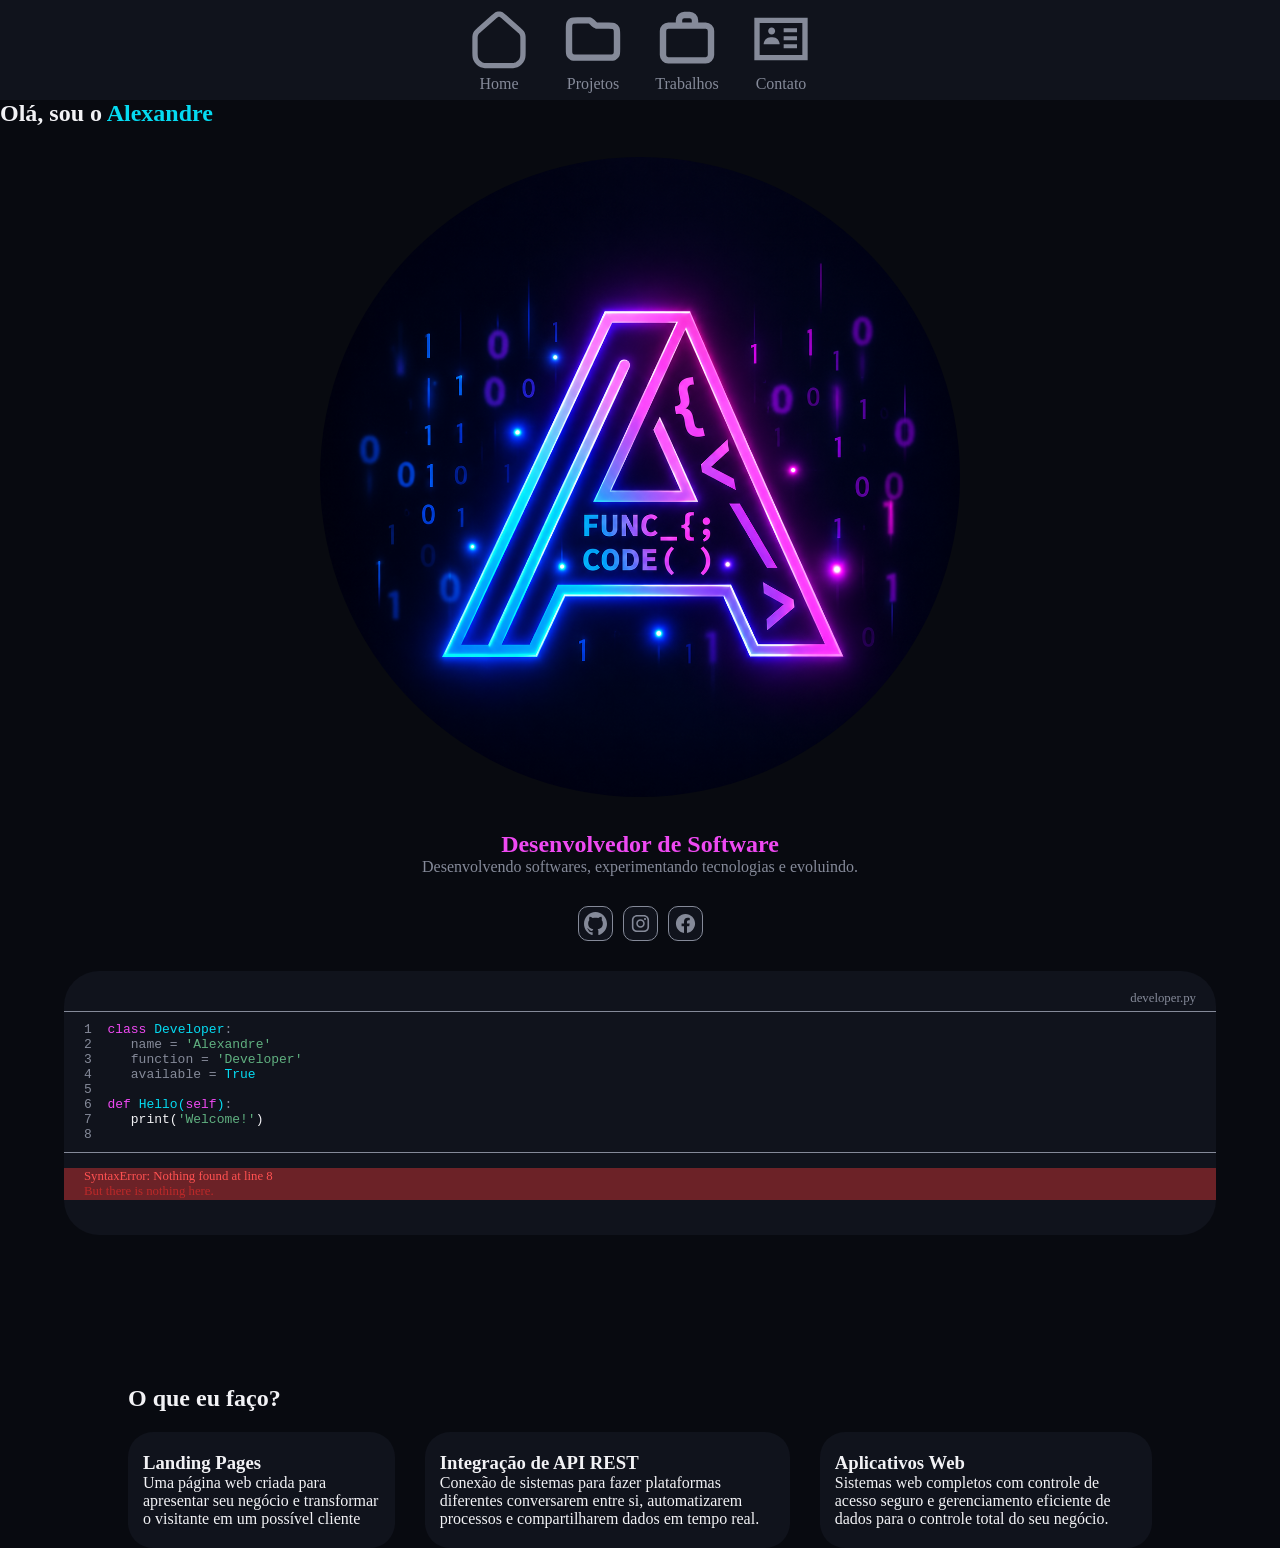
==== index.html @ ab589cd4 "feat: main page" ====
<!DOCTYPE html>
<html lang="pt-br">
<head>
  <meta charset="UTF-8">
  <meta name="viewport" content="width=device-width, initial-scale=1.0">
  <title>Home</title>
  <link rel="shortcut icon" href="./images/icons/logo.png" type="image/x-icon">
  <link rel="stylesheet" href="style/style.css">
  <link rel="stylesheet" href="style/classes.css">
  <link rel="stylesheet" href="./style/components.css">
  <link rel="stylesheet" href="/style/pages/index.css">
</head>
<body>
  <header>
    <nav>
    <a href="./index.html" class="btn">
      <div>
        <img src="./images/icons/home.svg" alt="Botão Home">
      </div>
      <div>
        Home
      </div>
    </a>
    <a href="./pages/projetos.html" class="btn">
      <div>
        <img src="./images/icons/folder.svg" alt="Botão Projetos">
      </div>
      <div>
        Projetos
      </div>
    </a>
    <a href="./pages/trabalhos.html" class="btn">
      <div>
        <img src="./images/icons/work.svg" alt="Botão trabalho">
      </div>
      <div>
        Trabalhos
      </div>
    </a>
    <a href="./pages/contato.html" class="btn">
      <div>
        <img src="./images/icons/contact.svg" alt="Botão Contato">
      </div>
      <div>
        Contato
      </div>
    </a>
  </nav>
  </header>
  <main>
    <section id="introduction">
      <div>
        <h1 class="text-center-sm">
          Olá, sou o <span class="text-secondary">Alexandre</span>
        </h1>
        <div id="logotipo">
          <img src="./images/logo.png" alt="Logotipo">
        </div>
        <div id="introduction-texts">
          <h2 class="text-primary">
            Desenvolvedor de Software
          </h2>
          <p class="text-muted">Desenvolvendo softwares, experimentando tecnologias e evoluindo.</p>
        </div>
      </div>
      <div id="social-medias">
        <a href="" class="btn"><img src="./images/icons/github.svg" alt="Github"></a>
        <a href="" class="btn"><img src="./images/icons/instagram.svg" alt="Instagram"></a>
        <a href="" class="btn"><img src="./images/icons/facebook.svg" alt="Facebook"></a>
      </div>
    
      <div id="code-block">
        <div class="rounded">
          <p>developer.py</p>
          <div>
        <pre><code>1  <span class="text-primary">class</span> <span class="text-secondary">Developer</span>:
2     name = <span class="text-string">&apos;Alexandre&apos;</span>
3     function = <span class="text-string">&apos;Developer&apos;</span>
4     available = <span class="text-secondary">True</span>
5
6  <span class="text-primary">def</span> <span class="text-secondary">Hello(<span class="text-primary">self</span>)</span>:
7     <span class="text-text">print(<span class="text-string">&apos;Welcome!&apos;</span>)</span>
8
</code></pre> 
          </div>
          <div>
            <p>SyntaxError: Nothing found at line 8</p>
            <p>But there is nothing here.</p>
          </div>
        </div>
      </div>
    </section>
    <section id="my-function">
      <h2>O que eu faço?</h2>

      <div>
        <article>
          <h3>Landing Pages</h3>
          <p>Uma página web criada para apresentar seu negócio e transformar o visitante em um possível cliente</p>
        </article>
        <article>
          <h3>Integração de API REST</h3>
          <p>Conexão de sistemas para fazer plataformas diferentes conversarem entre si, automatizarem processos e compartilharem dados em tempo real.</p>
        </article>
        <article>
          <h3>Aplicativos Web</h3>
          <p>Sistemas web completos com controle de acesso seguro e gerenciamento eficiente de dados para o controle total do seu negócio.</p>
        </article>
      </div>
    </section>
  </main>

  
</body>
</html>
---- style/style.css ----
*{
  margin: 0;
  padding: 0;

  box-sizing: border-box;
}

:root{
  --color-background:#080A10;
  --color-surface:#10131C;

  --color-text:#F2F2F5;
  --color-muted: #858A99;

  --color-primary:#EF49F2;
  --color-secondary:#05DBF2;

  --font-code: monospace;
}

body{
  color: var(--color-text);
  background-color: var(--color-background);
}

h1{
  font-size: 1.5em;
}

li{
  list-style-type: none;
}

a{
  text-decoration: none;
}

img{
  max-width: 100%;
}

@media screen and (max-width:1024px){
  h1{
    text-align: center;
  }
}
---- style/classes.css ----
.rounded{
  border-radius: 35px;
}

.rounded-full{
  border-radius: 100%;
}

.btn{
  display: inline-block;
  position: relative;
}

.btn:hover{
  transform: scale(1.1);
}

.text-primary{
  color: var(--color-primary);
}

.text-secondary{
  color: var(--color-secondary);
}

.text-string{
  color: #60b080;
}

.text-text{
  color: var(--color-text);
}

.text-muted{
  color: var(--color-muted);
}
---- style/components.css ----
nav{
  width: 100%;
  padding: 7px;

  display: flex;
  justify-content: center;
  align-items: center;
  gap: 30px;
  
  text-align: center;

  background-color: var(--color-surface);
  
}

nav a{
  color: var(--color-muted);
}

@media screen and (max-width:1024px) {
  nav{
    position:fixed;
    bottom: 0;
  }

  nav a > div:first-child{
    display: flex;
    justify-content: center;
    
  }

  nav img{
    max-width: 20px;
  }
  
}

header{
  width: 100%;
  height: 50px;
  margin-bottom: 50px;
  background-color: var(--color-surface);
}
---- style/pages/index.css ----
/* *Introduction */

section#introduction{
  margin-bottom: 150px;
}

#logotipo{
  margin: 30px 0px;
  text-align: center;
  
}
#logotipo img{
  border-radius: 100%;
  width: 50%;
}

#introduction-texts{
  margin: auto;
  max-width: 70%;
  text-align: center;
}

#social-medias{
  margin: 30px auto;
  display: flex;
  justify-content: center;
  gap: 10px;
}

#social-medias > a{
  display: flex;
  align-items: center;
  justify-content: center;
  width: 35px;
  padding: 5px;
  border: 1px solid var(--color-muted);
  border-radius: 10px;
  background-color: var(--color-surface);
}

#social-medias > a:nth-child(1):hover{
  
}
#social-medias > a:nth-child(2){
  
}
#social-medias > a:nth-child(3):hover{
  
}

/* Code block */
div#code-block{
  color: var(--color-muted);
}

div#code-block > div{
  width: 90%;
  margin: auto;
  padding: 20px 0px;
  background-color: var(--color-surface);
  
}

div#code-block > div > p{
  margin-bottom: 5px;
  text-align: right;
  padding-right: 20px;
  font-size: 0.8em;
}

div#code-block > div > div:nth-child(2){
  
  padding: 10px 20px;
  border-top: 1px solid var(--color-muted);
  border-bottom: 1px solid var(--color-muted);
}

div#code-block > div > div:nth-child(3){
  margin: 15px 0px;
  padding: 1px 20px;
  font-size: 0.8em;
  background-color: rgba(200,50,50, 0.5);
}

div#code-block > div > div:nth-child(3) > p:nth-child(1){
  color: rgb(255, 81, 81);
}
div#code-block > div > div:nth-child(3) > p:nth-child(2){
  color: rgb(188, 41, 41);
}

section#my-function{
  margin: 0px 10%;
}

section#my-function h2{
  margin-bottom: 20px;
}

section#my-function > div{
  display: flex;
  gap: 30px;
}

@media screen and (max-width:1024px) {
  section#my-function > div{
    flex-direction: column;
  }
}

section#my-function article{
  padding: 20px 15px;
  border-radius: 25px;
  background-color: var(--color-surface);
}
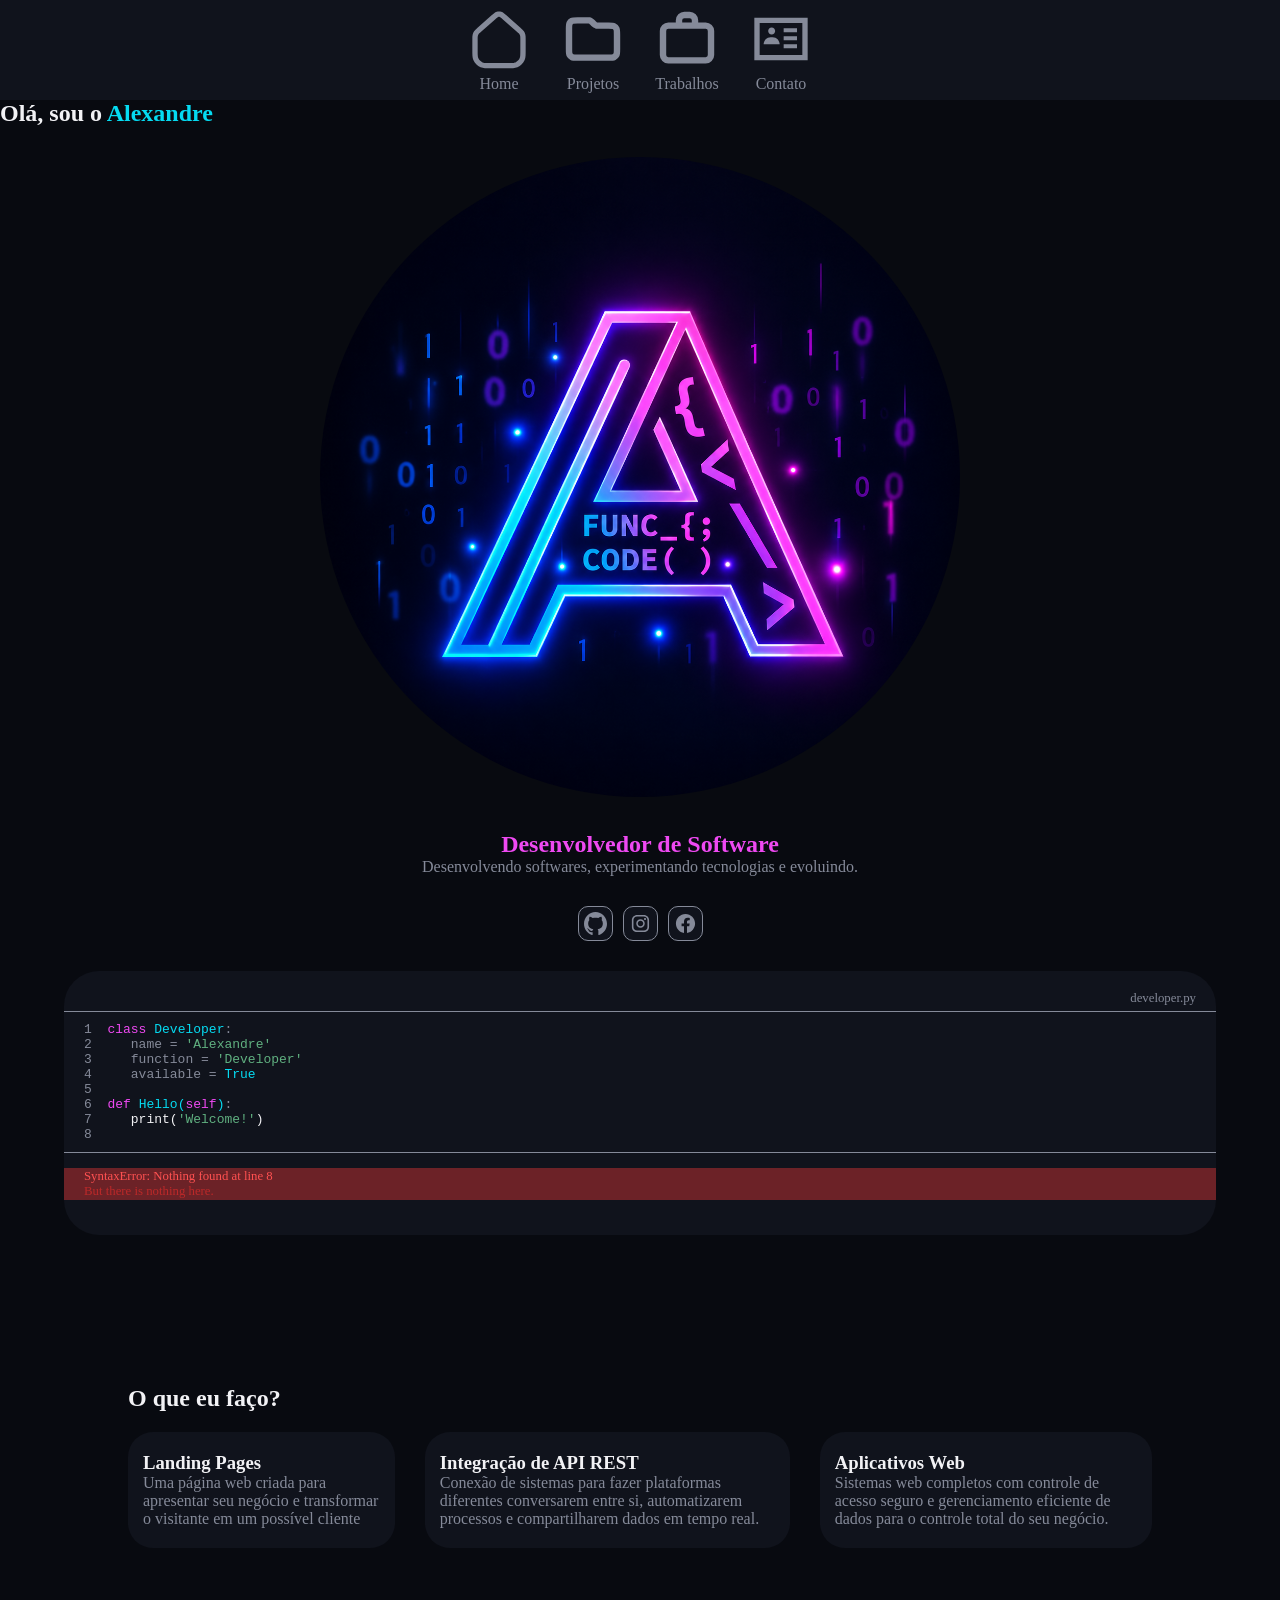
==== commit 7d2cf7e7: "feat: mobile projects and contacts page" ====
--- a/index.html
+++ b/index.html
@@ -50,7 +50,7 @@
   <main>
     <section id="introduction">
       <div>
-        <h1 class="text-center-sm">
+        <h1>
           Olá, sou o <span class="text-secondary">Alexandre</span>
         </h1>
         <div id="logotipo">
@@ -60,13 +60,19 @@
           <h2 class="text-primary">
             Desenvolvedor de Software
           </h2>
-          <p class="text-muted">Desenvolvendo softwares, experimentando tecnologias e evoluindo.</p>
+          <p>Desenvolvendo softwares, experimentando tecnologias e evoluindo.</p>
         </div>
       </div>
       <div id="social-medias">
-        <a href="" class="btn"><img src="./images/icons/github.svg" alt="Github"></a>
-        <a href="" class="btn"><img src="./images/icons/instagram.svg" alt="Instagram"></a>
-        <a href="" class="btn"><img src="./images/icons/facebook.svg" alt="Facebook"></a>
+        <a href="https://github.com/Alexandre-CES" target="_blank" class="btn">
+          <img src="./images/icons/github.svg" alt="link para Github">
+        </a>
+        <a href="https://www.instagram.com/alexandre.ces.dev" target="_blank" class="btn">
+          <img src="./images/icons/instagram.svg" alt="link para Instagram">
+        </a>
+        <a href="" class="btn">
+          <img src="./images/icons/facebook.svg" alt="link para Facebook">
+        </a>
       </div>
     
       <div id="code-block">
--- a/style/style.css
+++ b/style/style.css
@@ -27,6 +27,10 @@
   font-size: 1.5em;
 }
 
+p{
+  color: var(--color-muted);
+}
+
 li{
   list-style-type: none;
 }
@@ -40,8 +44,6 @@
 }
 
 @media screen and (max-width:1024px){
-  h1{
-    text-align: center;
-  }
+  
 }
 
--- a/style/components.css
+++ b/style/components.css
@@ -40,4 +40,8 @@
   height: 50px;
   margin-bottom: 50px;
   background-color: var(--color-surface);
+}
+
+.page-title{
+  margin: 20px;
 }
--- a/style/pages/index.css
+++ b/style/pages/index.css
@@ -5,11 +5,18 @@
   margin-bottom: 150px;
 }
 
+@media screen and (max-width:1024px){
+  h1{
+    text-align: center;
+  }
+}
+
 #logotipo{
   margin: 30px 0px;
   text-align: center;
   
 }
+
 #logotipo img{
   border-radius: 100%;
   width: 50%;
@@ -91,7 +98,7 @@
 }
 
 section#my-function{
-  margin: 0px 10%;
+  margin: 100px 10%;
 }
 
 section#my-function h2{
@@ -113,4 +120,6 @@
   padding: 20px 15px;
   border-radius: 25px;
   background-color: var(--color-surface);
-}+}
+
+
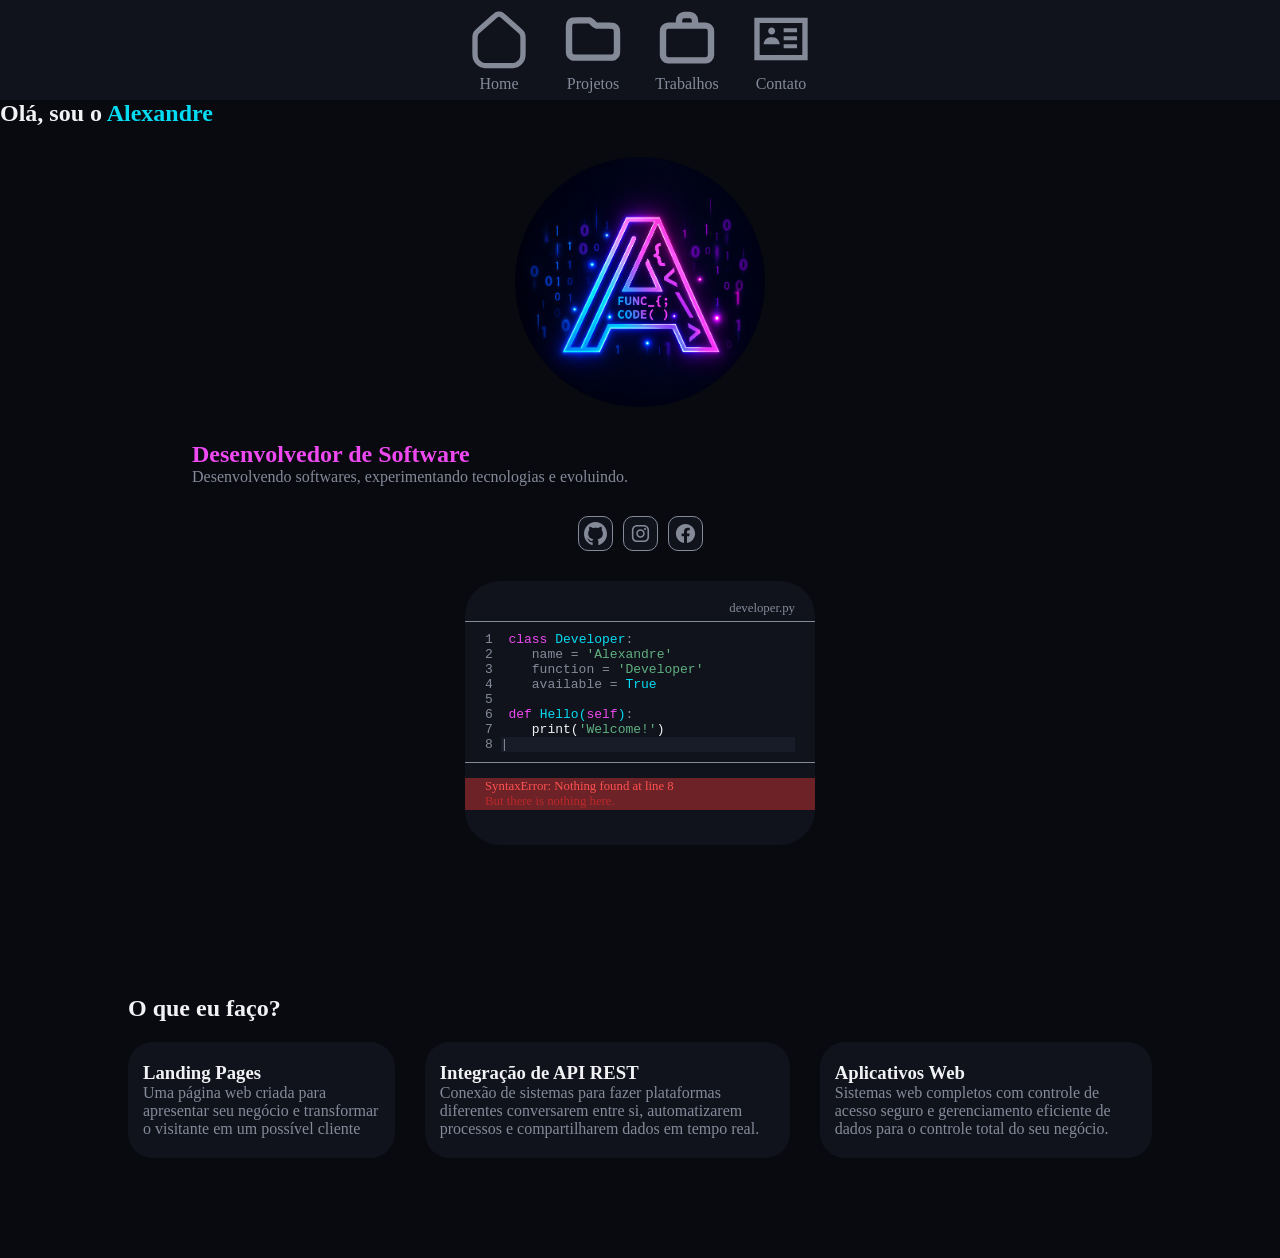
==== commit 5392cb24: "small feat: code block pointer" ====
--- a/index.html
+++ b/index.html
@@ -86,7 +86,7 @@
 5
 6  <span class="text-primary">def</span> <span class="text-secondary">Hello(<span class="text-primary">self</span>)</span>:
 7     <span class="text-text">print(<span class="text-string">&apos;Welcome!&apos;</span>)</span>
-8
+8 <span id="code-pointer-block"><span>|</span></span>
 </code></pre> 
           </div>
           <div>
@@ -115,7 +115,5 @@
       </div>
     </section>
   </main>
-
-  
 </body>
 </html>
--- a/style/style.css
+++ b/style/style.css
@@ -23,12 +23,9 @@
   background-color: var(--color-background);
 }
 
-h1{
-  font-size: 1.5em;
-}
-
-p{
-  color: var(--color-muted);
+main{
+  margin-top: 50px;
+  margin-bottom: 100px;
 }
 
 li{
@@ -43,6 +40,42 @@
   max-width: 100%;
 }
 
+button{
+  border: none;
+  background-color: transparent;
+}
+
+h1{
+  font-size: 1.5em;
+}
+
+p{
+  color: var(--color-muted);
+}
+
+@media screen and (min-width:768px) and (max-width:1024px) {
+  main{
+    margin-top: 100px;
+    margin-bottom: 200px;
+  }
+  h1{
+    font-size: 2.5em;
+  }
+  h2{
+    font-size: 2.2em;
+  }
+
+  h3{
+    font-size: 2em;
+  }
+  p{
+    font-size: 1.5em;
+  }
+}
+
+
+
+
 @media screen and (max-width:1024px){
   
 }
--- a/style/components.css
+++ b/style/components.css
@@ -1,4 +1,5 @@
 nav{
+  z-index: 1;
   width: 100%;
   padding: 7px;
 
@@ -15,6 +16,30 @@
 
 nav a{
   color: var(--color-muted);
+}
+
+header{
+  width: 100%;
+  height: 50px;
+  background-color: var(--color-surface);
+}
+
+.page-title{
+  margin: 20px;
+}
+
+.techs{
+  display: flex;
+  flex-wrap: wrap;
+  gap: 10px;
+  margin: 20px 0;
+}
+
+.techs div{
+  padding: 1px 5px;
+  border-radius: 15px;
+  color: var(--color-muted);
+  background-color: var(--color-background);
 }
 
 @media screen and (max-width:1024px) {
@@ -35,13 +60,37 @@
   
 }
 
-header{
-  width: 100%;
-  height: 50px;
-  margin-bottom: 50px;
-  background-color: var(--color-surface);
-}
+@media screen and (min-width:768px) and (max-width:1024px) {
+  header{
+    height: 100px;
+  }
 
-.page-title{
-  margin: 20px;
+  nav{
+    padding: 10px;
+    gap: 50px;
+  }
+  nav a{
+    font-size: 1.8em;
+  }
+
+  nav img{
+    max-width: 40px;
+  }
+
+  .page-title{
+    margin: 60px;
+  }
+
+  
+  .techs{
+    gap: 20px;
+    margin: 40px 0;
+  }
+
+  .techs div{
+    padding: 3px 15px;
+    border-radius: 15px;
+    font-size: 1.5em;
+  }
+  
 }
--- a/style/pages/index.css
+++ b/style/pages/index.css
@@ -3,12 +3,6 @@
 
 section#introduction{
   margin-bottom: 150px;
-}
-
-@media screen and (max-width:1024px){
-  h1{
-    text-align: center;
-  }
 }
 
 #logotipo{
@@ -19,13 +13,12 @@
 
 #logotipo img{
   border-radius: 100%;
-  width: 50%;
+  width: 250px;
 }
 
 #introduction-texts{
   margin: auto;
   max-width: 70%;
-  text-align: center;
 }
 
 #social-medias{
@@ -49,7 +42,7 @@
 #social-medias > a:nth-child(1):hover{
   
 }
-#social-medias > a:nth-child(2){
+#social-medias > a:nth-child(2):hover{
   
 }
 #social-medias > a:nth-child(3):hover{
@@ -58,11 +51,12 @@
 
 /* Code block */
 div#code-block{
+  margin: 20px;
   color: var(--color-muted);
 }
 
 div#code-block > div{
-  width: 90%;
+  max-width: 350px;
   margin: auto;
   padding: 20px 0px;
   background-color: var(--color-surface);
@@ -97,8 +91,26 @@
   color: rgb(188, 41, 41);
 }
 
+span#code-pointer-block{
+  display: inline-block;
+  width: 95%;
+  height: 100%;
+  background-color: rgba(34, 37, 54, 0.493);
+  
+}
+
+span#code-pointer-block span{
+  animation: blink 1s step-end infinite;
+}
+
+@keyframes blink {
+  50% {
+    opacity: 0;
+  }
+}
+
 section#my-function{
-  margin: 100px 10%;
+  margin: 0 10%;
 }
 
 section#my-function h2{
@@ -110,16 +122,61 @@
   gap: 30px;
 }
 
-@media screen and (max-width:1024px) {
-  section#my-function > div{
-    flex-direction: column;
-  }
-}
-
 section#my-function article{
   padding: 20px 15px;
   border-radius: 25px;
   background-color: var(--color-surface);
 }
 
+@media screen and (max-width:1024px) {
+  h1{
+    text-align: center;
+  }
+  #introduction-texts{
+    text-align: center;
+  }
+  section#my-function > div{
+    flex-direction: column;
+  }
+}
 
+@media screen and (min-width:768px) and (max-width:1024px){
+  div#introduction-texts{
+    max-width: 60%;
+  }
+
+  #social-medias{
+    margin: 50px auto;
+    gap: 30px;
+  }
+
+  #social-medias > a{
+    width: 60px;
+    padding: 5px;
+    border-radius: 20px;
+  }
+
+  div#code-block{
+    margin: 200px auto;
+    font-size: 2em;
+  }
+  div#code-block > div{
+    max-width: 600px;
+  }
+
+  div#code-block > div > p{
+    font-size: 0.7em;
+  }
+
+  div#code-block p{
+    font-size: 1em;
+  }
+
+  section#my-function > h2{
+    margin-bottom: 40px;
+  }
+
+  section#my-function > div{
+    gap: 50px;
+  }
+}
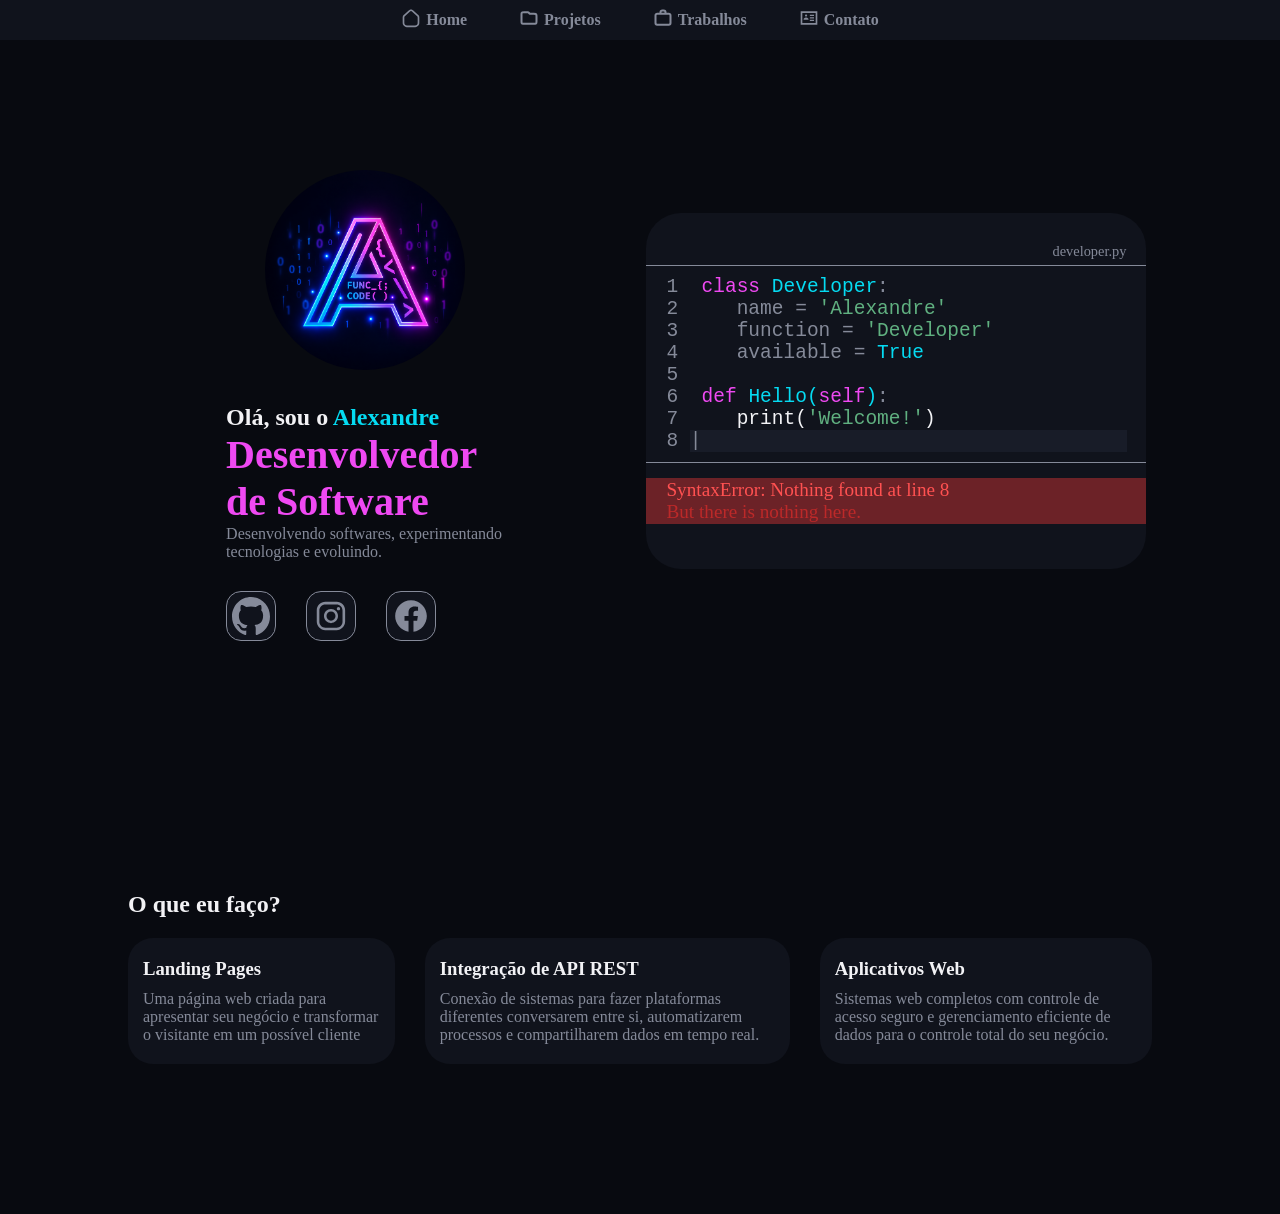
==== commit 511f5bac: "fix: media query There was a problem where general configs were ruining some media query feats" ====
--- a/index.html
+++ b/index.html
@@ -13,36 +13,44 @@
 <body>
   <header>
     <nav>
-    <a href="./index.html" class="btn">
+    <a href="/index.html" class="btn">
       <div>
-        <img src="./images/icons/home.svg" alt="Botão Home">
-      </div>
-      <div>
-        Home
+        <div>
+          <img src="/images/icons/home.svg" alt="Botão Home">
+        </div>
+        <span>
+          Home
+        </span>
       </div>
     </a>
-    <a href="./pages/projetos.html" class="btn">
+    <a href="/pages/projetos.html" class="btn">
       <div>
-        <img src="./images/icons/folder.svg" alt="Botão Projetos">
-      </div>
-      <div>
-        Projetos
+        <div>
+          <img src="/images/icons/folder.svg" alt="Botão Projetos">
+        </div>
+        <span>
+          Projetos
+        </span>
       </div>
     </a>
-    <a href="./pages/trabalhos.html" class="btn">
+    <a href="/pages/trabalhos.html" class="btn">
       <div>
-        <img src="./images/icons/work.svg" alt="Botão trabalho">
-      </div>
-      <div>
-        Trabalhos
+        <div>
+          <img src="/images/icons/work.svg" alt="Botão trabalho">
+        </div>
+        <span>
+          Trabalhos
+        </span>
       </div>
     </a>
-    <a href="./pages/contato.html" class="btn">
+    <a href="/pages/contato.html" class="btn">
       <div>
-        <img src="./images/icons/contact.svg" alt="Botão Contato">
-      </div>
-      <div>
-        Contato
+        <div>
+          <img src="/images/icons/contact.svg" alt="Botão Contato">
+        </div>
+        <span>
+          Contato
+        </span>
       </div>
     </a>
   </nav>
@@ -50,36 +58,36 @@
   <main>
     <section id="introduction">
       <div>
-        <h1>
-          Olá, sou o <span class="text-secondary">Alexandre</span>
-        </h1>
-        <div id="logotipo">
-          <img src="./images/logo.png" alt="Logotipo">
+        <div id="profile">
+          <h1>
+            Olá, sou o <span class="text-secondary">Alexandre</span>
+          </h1>
+          <div id="logotipo">
+            <img src="./images/logo.png" alt="Logotipo">
+          </div>
+          <div id="introduction-texts">
+            <h2 class="text-primary">
+              Desenvolvedor de Software
+            </h2>
+            <p>Desenvolvendo softwares, experimentando tecnologias e evoluindo.</p>
+          </div>
         </div>
-        <div id="introduction-texts">
-          <h2 class="text-primary">
-            Desenvolvedor de Software
-          </h2>
-          <p>Desenvolvendo softwares, experimentando tecnologias e evoluindo.</p>
+        <div id="social-medias">
+          <a href="https://github.com/Alexandre-CES" target="_blank" class="btn">
+            <img src="./images/icons/github.svg" alt="link para Github">
+          </a>
+          <a href="https://www.instagram.com/alexandre.ces.dev" target="_blank" class="btn">
+            <img src="./images/icons/instagram.svg" alt="link para Instagram">
+          </a>
+          <a href="" class="btn">
+            <img src="./images/icons/facebook.svg" alt="link para Facebook">
+          </a>
         </div>
       </div>
-      <div id="social-medias">
-        <a href="https://github.com/Alexandre-CES" target="_blank" class="btn">
-          <img src="./images/icons/github.svg" alt="link para Github">
-        </a>
-        <a href="https://www.instagram.com/alexandre.ces.dev" target="_blank" class="btn">
-          <img src="./images/icons/instagram.svg" alt="link para Instagram">
-        </a>
-        <a href="" class="btn">
-          <img src="./images/icons/facebook.svg" alt="link para Facebook">
-        </a>
-      </div>
-    
       <div id="code-block">
-        <div class="rounded">
-          <p>developer.py</p>
-          <div>
-        <pre><code>1  <span class="text-primary">class</span> <span class="text-secondary">Developer</span>:
+        <p>developer.py</p>
+        <div>
+<pre><code>1  <span class="text-primary">class</span> <span class="text-secondary">Developer</span>:
 2     name = <span class="text-string">&apos;Alexandre&apos;</span>
 3     function = <span class="text-string">&apos;Developer&apos;</span>
 4     available = <span class="text-secondary">True</span>
@@ -88,11 +96,10 @@
 7     <span class="text-text">print(<span class="text-string">&apos;Welcome!&apos;</span>)</span>
 8 <span id="code-pointer-block"><span>|</span></span>
 </code></pre> 
-          </div>
-          <div>
-            <p>SyntaxError: Nothing found at line 8</p>
-            <p>But there is nothing here.</p>
-          </div>
+        </div>
+        <div>
+          <p>SyntaxError: Nothing found at line 8</p>
+          <p>But there is nothing here.</p>
         </div>
       </div>
     </section>
--- a/style/style.css
+++ b/style/style.css
@@ -53,10 +53,15 @@
   color: var(--color-muted);
 }
 
+@media screen and (min-width:768px){
+  main{
+    margin-top: 100px;
+  }
+}
+
 @media screen and (min-width:768px) and (max-width:1024px) {
   main{
-    margin-top: 100px;
-    margin-bottom: 200px;
+    margin-bottom: 300px;
   }
   h1{
     font-size: 2.5em;
@@ -75,8 +80,8 @@
 
 
 
-
-@media screen and (max-width:1024px){
-  
-}
-
+@media screen and (min-width:1025px){
+  main{
+    margin-bottom: 150px;
+  }
+}
--- a/style/classes.css
+++ b/style/classes.css
@@ -1,18 +1,27 @@
-.rounded{
-  border-radius: 35px;
-}
-
-.rounded-full{
-  border-radius: 100%;
-}
 
 .btn{
   display: inline-block;
   position: relative;
+  cursor: pointer;
+  text-decoration: none;
+
+  font-weight: 600;
+  text-align: center;
+
+  border: 1px solid transparent;
+  border-radius: 8px;
+
+  transition: transform 0.2s ease, background-color 0.2s ease, box-shadow 0.2s ease;
 }
 
 .btn:hover{
-  transform: scale(1.1);
+  transform: scale(1.05);
+  box-shadow: 0 3px 9px rgba(0, 0, 0, 0.15);
+  filter: brightness(1.3); 
+}
+
+.btn:active {
+  transform: scale(0.98);
 }
 
 .text-primary{
--- a/style/components.css
+++ b/style/components.css
@@ -20,7 +20,6 @@
 
 header{
   width: 100%;
-  height: 50px;
   background-color: var(--color-surface);
 }
 
@@ -42,13 +41,19 @@
   background-color: var(--color-background);
 }
 
+@media screen and (max-width:767px){
+  header{
+    height: 50px;
+  }
+}
+
 @media screen and (max-width:1024px) {
   nav{
     position:fixed;
     bottom: 0;
   }
 
-  nav a > div:first-child{
+  nav a > div > div:first-child{
     display: flex;
     justify-content: center;
     
@@ -93,4 +98,18 @@
     font-size: 1.5em;
   }
   
+}
+
+@media screen and (min-width:1025px){
+  nav{
+    gap: 50px;
+  }
+  nav a > div{
+    display: flex;
+    align-items: center;
+    gap: 5px;
+  }
+  nav img{
+    max-width: 20px;
+  }
 }
--- a/style/pages/index.css
+++ b/style/pages/index.css
@@ -1,8 +1,18 @@
 
 /* *Introduction */
 
-section#introduction{
-  margin-bottom: 150px;
+#introduction{
+  display: flex;
+  flex-direction: column;
+  align-items: center;
+  justify-content: center;
+}
+
+#introduction > div:first-child{
+  display: flex;
+  flex-direction: column;
+  align-items: center;
+  justify-content: center;
 }
 
 #logotipo{
@@ -18,80 +28,56 @@
 
 #introduction-texts{
   margin: auto;
-  max-width: 70%;
 }
 
 #social-medias{
-  margin: 30px auto;
-  display: flex;
-  justify-content: center;
-  gap: 10px;
+  display: flex;
 }
 
 #social-medias > a{
   display: flex;
   align-items: center;
   justify-content: center;
-  width: 35px;
-  padding: 5px;
   border: 1px solid var(--color-muted);
-  border-radius: 10px;
   background-color: var(--color-surface);
 }
 
-#social-medias > a:nth-child(1):hover{
-  
-}
-#social-medias > a:nth-child(2):hover{
-  
-}
-#social-medias > a:nth-child(3):hover{
-  
-}
-
 /* Code block */
-div#code-block{
-  margin: 20px;
+#code-block{
+  border-radius: 35px;
   color: var(--color-muted);
-}
-
-div#code-block > div{
-  max-width: 350px;
-  margin: auto;
-  padding: 20px 0px;
   background-color: var(--color-surface);
-  
-}
-
-div#code-block > div > p{
+}
+
+#code-block > p{
   margin-bottom: 5px;
   text-align: right;
   padding-right: 20px;
   font-size: 0.8em;
 }
 
-div#code-block > div > div:nth-child(2){
+#code-block > div:nth-child(2){
   
   padding: 10px 20px;
   border-top: 1px solid var(--color-muted);
   border-bottom: 1px solid var(--color-muted);
 }
 
-div#code-block > div > div:nth-child(3){
+#code-block > div:nth-child(3){
   margin: 15px 0px;
   padding: 1px 20px;
   font-size: 0.8em;
   background-color: rgba(200,50,50, 0.5);
 }
 
-div#code-block > div > div:nth-child(3) > p:nth-child(1){
+#code-block > div:nth-child(3) > p:nth-child(1){
   color: rgb(255, 81, 81);
 }
-div#code-block > div > div:nth-child(3) > p:nth-child(2){
+#code-block > div:nth-child(3) > p:nth-child(2){
   color: rgb(188, 41, 41);
 }
 
-span#code-pointer-block{
+#code-pointer-block{
   display: inline-block;
   width: 95%;
   height: 100%;
@@ -99,7 +85,7 @@
   
 }
 
-span#code-pointer-block span{
+#code-pointer-block span{
   animation: blink 1s step-end infinite;
 }
 
@@ -109,74 +95,196 @@
   }
 }
 
-section#my-function{
+#my-function{
   margin: 0 10%;
 }
 
-section#my-function h2{
+#my-function h2{
   margin-bottom: 20px;
 }
 
-section#my-function > div{
+#my-function > div{
   display: flex;
   gap: 30px;
 }
 
-section#my-function article{
+#my-function article{
   padding: 20px 15px;
   border-radius: 25px;
   background-color: var(--color-surface);
 }
 
-@media screen and (max-width:1024px) {
+#my-function h3{
+  margin-bottom: 10px;
+}
+
+/*
+  * Mobile
+*/
+
+@media screen and (max-width:767px){
+  #introduction{
+    gap: 80px;
+    margin-bottom: 150px;
+  }
+
+  #introduction > div:first-child{
+    padding: 0 20px;
+    gap: 20px;
+  }
+
+  #social-medias{
+    gap: 10px;
+  }
+  
+  #social-medias > a{
+    width: 35px;
+    padding: 5px;
+    border-radius: 10px;
+  }
+
+  #code-block{
+    width: 350px;
+    padding: 20px 0px;
+  }
+}
+
+/*
+  *Tablet and mobile
+*/
+
+@media screen and (max-width:1024px){
+  #introduction-texts{
+    text-align: center;
+  }
+
+  #social-medias{
+    justify-content: center;
+  }
+
+  #code-block > div{
+    margin: auto;
+  }
+
   h1{
     text-align: center;
   }
-  #introduction-texts{
-    text-align: center;
-  }
-  section#my-function > div{
+
+  #my-function > div{
     flex-direction: column;
   }
 }
 
+/*
+  *Tablet
+*/
+
 @media screen and (min-width:768px) and (max-width:1024px){
-  div#introduction-texts{
-    max-width: 60%;
-  }
-
-  #social-medias{
-    margin: 50px auto;
+
+  #introduction{
+    gap: 150px;
+    margin-bottom: 300px;
+  }
+
+  #introduction > div:first-child{
+    gap: 50px;
+    padding: 0 20%;
+  }
+
+  #social-medias{
     gap: 30px;
   }
 
   #social-medias > a{
-    width: 60px;
+    width: 70px;
+    padding: 6px;
+    border-radius: 20px;
+  }
+
+  #code-block{
+    font-size: 2em;
+    width: 600px;
+  }
+
+  #code-block > p{
+    font-size: 0.7em;
+  }
+
+  #code-block > div > p{
+    font-size: 1em;
+  }
+
+  #my-function > h2{
+    margin-bottom: 40px;
+  }
+
+  #my-function > div{
+    gap: 50px;
+  }
+}
+
+/*
+  *Tablet and Desktop
+*/
+
+@media screen and (min-width:768px){
+  #code-block{
+    padding: 30px 0;
+  }
+}
+
+/*
+  *Desktop
+*/
+
+@media screen and (min-width:1025px){
+  #introduction{
+    margin-bottom: 250px;
+    gap: 50px;
+    flex-direction: row;
+  }
+
+  #introduction > div:first-child{
+    gap: 30px;
+  }
+
+  #profile{
+    display: flex;
+    flex-direction: column;
+    padding: 0 20%;
+  }
+
+  #logotipo{
+    order: -1;
+  }
+
+  #logotipo img{
+    width: 200px;
+  }
+
+  #introduction h2{
+    font-size: 2.5em;
+  }
+
+  #social-medias{
+    justify-content: left;
+    gap: 30px;
+    width: 100%;
+    padding: 0 20%;
+  }
+
+  #social-medias > a{
+    width: 50px;
     padding: 5px;
-    border-radius: 20px;
-  }
-
-  div#code-block{
-    margin: 200px auto;
-    font-size: 2em;
-  }
-  div#code-block > div{
-    max-width: 600px;
-  }
-
-  div#code-block > div > p{
-    font-size: 0.7em;
-  }
-
-  div#code-block p{
-    font-size: 1em;
-  }
-
-  section#my-function > h2{
-    margin-bottom: 40px;
-  }
-
-  section#my-function > div{
-    gap: 50px;
+    border-radius: 15px;
+  }
+
+  #code-block{
+    width: 500px;
+    font-size: 1.5em;
+  }
+
+  #code-block > p{
+    font-size: 0.6em;
   }
 }
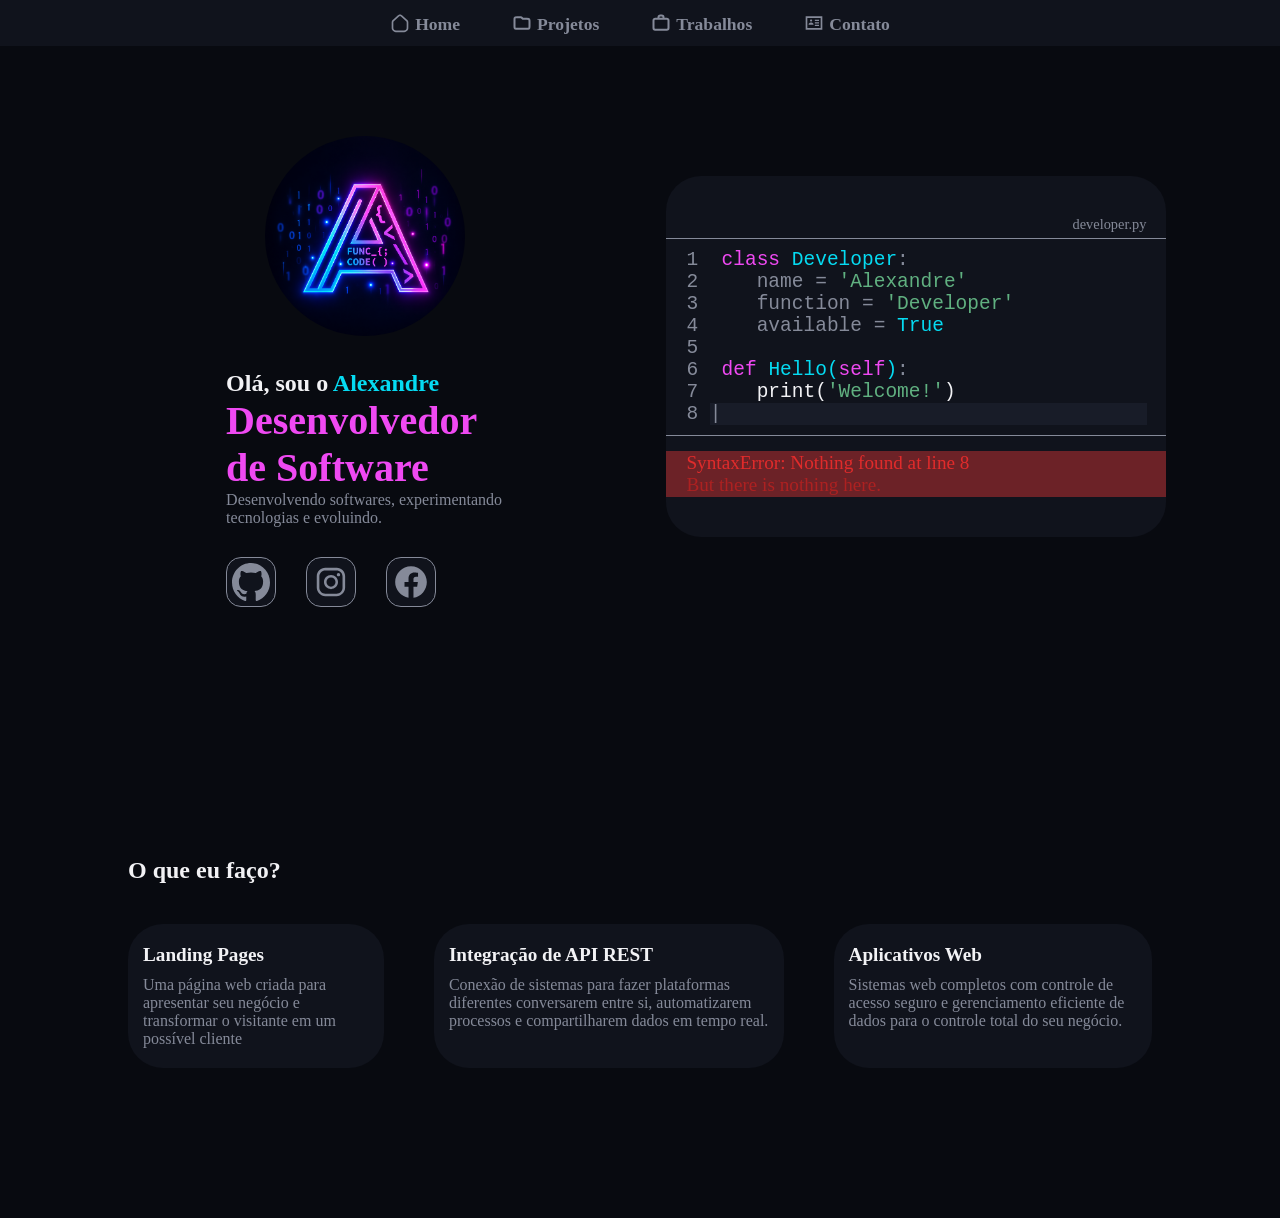
==== commit 863567cc: "fix: polishind code and organization" ====
--- a/index.html
+++ b/index.html
@@ -11,11 +11,11 @@
   <link rel="stylesheet" href="/style/pages/index.css">
 </head>
 <body>
-  <header>
-    <nav>
-    <a href="/index.html" class="btn">
-      <div>
-        <div>
+  <header class="bg-surface">
+    <nav class="flex flex-center text-center bg-surface">
+    <a href="/index.html" class="btn text-muted">
+      <div class="flex flex-col-md flex-center">
+        <div class="flex flex-center">
           <img src="/images/icons/home.svg" alt="Botão Home">
         </div>
         <span>
@@ -23,9 +23,9 @@
         </span>
       </div>
     </a>
-    <a href="/pages/projetos.html" class="btn">
-      <div>
-        <div>
+    <a href="/pages/projetos.html" class="btn text-muted">
+      <div class="flex flex-col-md flex-center">
+        <div class="flex flex-center">
           <img src="/images/icons/folder.svg" alt="Botão Projetos">
         </div>
         <span>
@@ -33,9 +33,9 @@
         </span>
       </div>
     </a>
-    <a href="/pages/trabalhos.html" class="btn">
-      <div>
-        <div>
+    <a href="/pages/trabalhos.html" class="btn text-muted">
+      <div class="flex flex-col-md flex-center">
+        <div class="flex flex-center">
           <img src="/images/icons/work.svg" alt="Botão trabalho">
         </div>
         <span>
@@ -43,9 +43,9 @@
         </span>
       </div>
     </a>
-    <a href="/pages/contato.html" class="btn">
-      <div>
-        <div>
+    <a href="/pages/contato.html" class="btn text-muted">
+      <div class="flex flex-col-md flex-center">
+        <div class="flex flex-center">
           <img src="/images/icons/contact.svg" alt="Botão Contato">
         </div>
         <span>
@@ -56,37 +56,37 @@
   </nav>
   </header>
   <main>
-    <section id="introduction">
-      <div>
-        <div id="profile">
+    <section id="introduction" class="flex flex-center flex-col-md">
+      <div class="flex flex-col flex-center">
+        <div id="profile" class="text-center-md flex flex-col">
           <h1>
             Olá, sou o <span class="text-secondary">Alexandre</span>
           </h1>
-          <div id="logotipo">
-            <img src="./images/logo.png" alt="Logotipo">
+          <div id="logotipo" class="text-center">
+            <img src="./images/logo.png" alt="Logotipo" class="rounded-full">
           </div>
-          <div id="introduction-texts">
+          <div>
             <h2 class="text-primary">
               Desenvolvedor de Software
             </h2>
             <p>Desenvolvendo softwares, experimentando tecnologias e evoluindo.</p>
           </div>
         </div>
-        <div id="social-medias">
-          <a href="https://github.com/Alexandre-CES" target="_blank" class="btn">
+        <div id="social-medias" class="flex flex-center-md">
+          <a href="https://github.com/Alexandre-CES" target="_blank" class="btn flex flex-center bg-surface">
             <img src="./images/icons/github.svg" alt="link para Github">
           </a>
-          <a href="https://www.instagram.com/alexandre.ces.dev" target="_blank" class="btn">
+          <a href="https://www.instagram.com/alexandre.ces.dev" target="_blank" class="btn flex flex-center bg-surface">
             <img src="./images/icons/instagram.svg" alt="link para Instagram">
           </a>
-          <a href="" class="btn">
+          <a href="https://www.facebook.com/profile.php?id=61595266900262" target="_blank" class="btn flex flex-center bg-surface">
             <img src="./images/icons/facebook.svg" alt="link para Facebook">
           </a>
         </div>
       </div>
-      <div id="code-block">
-        <p>developer.py</p>
-        <div>
+      <div id="code-block" class="rounded bg-surface">
+        <p class="code-filename">developer.py</p>
+        <div class="code-text">
 <pre><code>1  <span class="text-primary">class</span> <span class="text-secondary">Developer</span>:
 2     name = <span class="text-string">&apos;Alexandre&apos;</span>
 3     function = <span class="text-string">&apos;Developer&apos;</span>
@@ -94,10 +94,10 @@
 5
 6  <span class="text-primary">def</span> <span class="text-secondary">Hello(<span class="text-primary">self</span>)</span>:
 7     <span class="text-text">print(<span class="text-string">&apos;Welcome!&apos;</span>)</span>
-8 <span id="code-pointer-block"><span>|</span></span>
+8 <span class="code-pointer-block"><span>|</span></span>
 </code></pre> 
         </div>
-        <div>
+        <div class="code-error">
           <p>SyntaxError: Nothing found at line 8</p>
           <p>But there is nothing here.</p>
         </div>
@@ -106,16 +106,16 @@
     <section id="my-function">
       <h2>O que eu faço?</h2>
 
-      <div>
-        <article>
+      <div class="flex flex-col-md">
+        <article class="rounded bg-surface">
           <h3>Landing Pages</h3>
           <p>Uma página web criada para apresentar seu negócio e transformar o visitante em um possível cliente</p>
         </article>
-        <article>
+        <article class="rounded bg-surface">
           <h3>Integração de API REST</h3>
           <p>Conexão de sistemas para fazer plataformas diferentes conversarem entre si, automatizarem processos e compartilharem dados em tempo real.</p>
         </article>
-        <article>
+        <article class="rounded bg-surface">
           <h3>Aplicativos Web</h3>
           <p>Sistemas web completos com controle de acesso seguro e gerenciamento eficiente de dados para o controle total do seu negócio.</p>
         </article>
--- a/style/style.css
+++ b/style/style.css
@@ -56,13 +56,9 @@
 @media screen and (min-width:768px){
   main{
     margin-top: 100px;
-  }
-}
-
-@media screen and (min-width:768px) and (max-width:1024px) {
-  main{
     margin-bottom: 300px;
   }
+
   h1{
     font-size: 2.5em;
   }
@@ -78,10 +74,24 @@
   }
 }
 
-
-
 @media screen and (min-width:1025px){
   main{
+    margin-top: 60px;
     margin-bottom: 150px;
   }
+
+  h1{
+    font-size: 1.5em;
+  }
+  h2{
+    font-size: 1.5em;
+  }
+
+  h3{
+    font-size: 1.2em;
+  }
+
+  p{
+    font-size: 1em;
+  }
 }
--- a/style/classes.css
+++ b/style/classes.css
@@ -1,4 +1,7 @@
 
+/*
+  *buttons
+*/
 .btn{
   display: inline-block;
   position: relative;
@@ -24,6 +27,31 @@
   transform: scale(0.98);
 }
 
+/*
+  *border
+*/
+
+.rounded{
+  border-radius: clamp(10px, 3cqw, 35px); 
+}
+
+.rounded-full{
+  border-radius: 100%;
+}
+
+/*
+  *text
+*/
+.text-center{
+  text-align: center;
+}
+
+@media screen and (max-width:1024px){
+  .text-center-md{
+    text-align: center;
+  }
+}
+
 .text-primary{
   color: var(--color-primary);
 }
@@ -43,3 +71,41 @@
 .text-muted{
   color: var(--color-muted);
 }
+
+/*
+  *background
+*/
+
+.bg-surface{
+  background-color: var(--color-surface);
+}
+
+/*
+  *Flex
+*/
+
+.flex{
+  display: flex;
+}
+
+.flex-center{
+  justify-content: center;
+  align-items: center;
+}
+
+@media screen and (max-width:1024px){
+  .flex-center-md{
+    justify-content: center;
+    align-items: center;
+  }
+}
+
+.flex-col{
+  flex-direction: column;
+}
+
+@media screen and (max-width:1024px){
+  .flex-col-md{
+    flex-direction: column;
+  }
+}
--- a/style/components.css
+++ b/style/components.css
@@ -1,26 +1,18 @@
 nav{
+  position:fixed;
+  bottom: 0;
   z-index: 1;
   width: 100%;
   padding: 7px;
-
-  display: flex;
-  justify-content: center;
-  align-items: center;
   gap: 30px;
-  
-  text-align: center;
-
-  background-color: var(--color-surface);
-  
 }
 
-nav a{
-  color: var(--color-muted);
+nav img{
+  max-width: 20px;
 }
 
 header{
-  width: 100%;
-  background-color: var(--color-surface);
+  height: 50px;
 }
 
 .page-title{
@@ -41,31 +33,7 @@
   background-color: var(--color-background);
 }
 
-@media screen and (max-width:767px){
-  header{
-    height: 50px;
-  }
-}
-
-@media screen and (max-width:1024px) {
-  nav{
-    position:fixed;
-    bottom: 0;
-  }
-
-  nav a > div > div:first-child{
-    display: flex;
-    justify-content: center;
-    
-  }
-
-  nav img{
-    max-width: 20px;
-  }
-  
-}
-
-@media screen and (min-width:768px) and (max-width:1024px) {
+@media screen and (min-width:768px){
   header{
     height: 100px;
   }
@@ -85,7 +53,6 @@
   .page-title{
     margin: 60px;
   }
-
   
   .techs{
     gap: 20px;
@@ -101,15 +68,44 @@
 }
 
 @media screen and (min-width:1025px){
+  header{
+    height:fit-content;
+  }
+
   nav{
+    position:initial;
     gap: 50px;
   }
+
+  nav a{
+    font-size: 1.1em;
+  }
+
   nav a > div{
-    display: flex;
-    align-items: center;
     gap: 5px;
+  
   }
+
   nav img{
     max-width: 20px;
   }
+
+  nav span{
+    padding-top: 3px;
+  }  
+
+  .page-title{
+    margin: 10px 80px;
+  }
+
+  .techs{
+    gap: 20px;
+    margin: 40px 0;
+  }
+
+  .techs div{
+    padding: 3px 8px;
+    border-radius: 15px;
+    font-size: .8em;
+  }
 }
--- a/style/pages/index.css
+++ b/style/pages/index.css
@@ -2,90 +2,81 @@
 /* *Introduction */
 
 #introduction{
-  display: flex;
-  flex-direction: column;
-  align-items: center;
-  justify-content: center;
+  gap: 80px;
+  margin-bottom: 150px;
 }
 
 #introduction > div:first-child{
-  display: flex;
-  flex-direction: column;
-  align-items: center;
-  justify-content: center;
+  padding: 0 20px;
+  gap: 20px;
 }
 
 #logotipo{
   margin: 30px 0px;
-  text-align: center;
-  
 }
 
 #logotipo img{
-  border-radius: 100%;
   width: 250px;
 }
 
-#introduction-texts{
-  margin: auto;
-}
-
 #social-medias{
-  display: flex;
+  gap: 10px;
 }
 
 #social-medias > a{
-  display: flex;
-  align-items: center;
-  justify-content: center;
+  width: 35px;
+  padding: 5px;
   border: 1px solid var(--color-muted);
-  background-color: var(--color-surface);
-}
-
-/* Code block */
+  border-radius: 10px;
+}
+
+/* 
+-------------------------------------------------------------------------
+  *Code block
+  ?Unique use css
+*/
 #code-block{
-  border-radius: 35px;
+  width: 350px;
+  padding: 20px 0px;
   color: var(--color-muted);
-  background-color: var(--color-surface);
-}
-
-#code-block > p{
+}
+
+.code-filename{
   margin-bottom: 5px;
   text-align: right;
   padding-right: 20px;
   font-size: 0.8em;
 }
 
-#code-block > div:nth-child(2){
-  
+.code-text{
   padding: 10px 20px;
   border-top: 1px solid var(--color-muted);
   border-bottom: 1px solid var(--color-muted);
 }
 
-#code-block > div:nth-child(3){
-  margin: 15px 0px;
+.code-error{
+  margin-top: 15px;
   padding: 1px 20px;
   font-size: 0.8em;
   background-color: rgba(200,50,50, 0.5);
 }
 
-#code-block > div:nth-child(3) > p:nth-child(1){
-  color: rgb(255, 81, 81);
-}
-#code-block > div:nth-child(3) > p:nth-child(2){
-  color: rgb(188, 41, 41);
-}
-
-#code-pointer-block{
+.code-error > p{
+  color: rgb(173, 33, 33);
+}
+
+.code-error > p:first-child{
+  filter: brightness(1.3); 
+}
+
+.code-pointer-block{
   display: inline-block;
   width: 95%;
   height: 100%;
   background-color: rgba(34, 37, 54, 0.493);
-  
-}
-
-#code-pointer-block span{
+}
+
+.code-pointer-block span{
   animation: blink 1s step-end infinite;
 }
 
@@ -94,6 +85,7 @@
     opacity: 0;
   }
 }
+/*-------------------------------------------*/
 
 #my-function{
   margin: 0 10%;
@@ -104,14 +96,11 @@
 }
 
 #my-function > div{
-  display: flex;
   gap: 30px;
 }
 
 #my-function article{
   padding: 20px 15px;
-  border-radius: 25px;
-  background-color: var(--color-surface);
 }
 
 #my-function h3{
@@ -119,68 +108,15 @@
 }
 
 /*
-  * Mobile
-*/
-
-@media screen and (max-width:767px){
-  #introduction{
-    gap: 80px;
-    margin-bottom: 150px;
-  }
-
-  #introduction > div:first-child{
-    padding: 0 20px;
-    gap: 20px;
-  }
-
-  #social-medias{
-    gap: 10px;
-  }
-  
-  #social-medias > a{
-    width: 35px;
-    padding: 5px;
-    border-radius: 10px;
-  }
-
-  #code-block{
-    width: 350px;
-    padding: 20px 0px;
-  }
-}
-
-/*
-  *Tablet and mobile
-*/
-
-@media screen and (max-width:1024px){
-  #introduction-texts{
-    text-align: center;
-  }
-
-  #social-medias{
-    justify-content: center;
-  }
-
-  #code-block > div{
-    margin: auto;
-  }
-
-  h1{
-    text-align: center;
-  }
-
-  #my-function > div{
-    flex-direction: column;
-  }
-}
+  *MEDIA QUERY
+------------------------------------------------------------------------------------------------
+*/
 
 /*
   *Tablet
 */
 
-@media screen and (min-width:768px) and (max-width:1024px){
-
+@media screen and (min-width:768px){
   #introduction{
     gap: 150px;
     margin-bottom: 300px;
@@ -188,7 +124,6 @@
 
   #introduction > div:first-child{
     gap: 50px;
-    padding: 0 20%;
   }
 
   #social-medias{
@@ -202,8 +137,9 @@
   }
 
   #code-block{
+    width: 600px;
+    padding: 30px 0;
     font-size: 2em;
-    width: 600px;
   }
 
   #code-block > p{
@@ -224,24 +160,14 @@
 }
 
 /*
-  *Tablet and Desktop
-*/
-
-@media screen and (min-width:768px){
-  #code-block{
-    padding: 30px 0;
-  }
-}
-
-/*
   *Desktop
 */
 
 @media screen and (min-width:1025px){
   #introduction{
+    margin: 0 50px 250px;
     margin-bottom: 250px;
     gap: 50px;
-    flex-direction: row;
   }
 
   #introduction > div:first-child{
@@ -249,8 +175,6 @@
   }
 
   #profile{
-    display: flex;
-    flex-direction: column;
     padding: 0 20%;
   }
 
@@ -267,7 +191,6 @@
   }
 
   #social-medias{
-    justify-content: left;
     gap: 30px;
     width: 100%;
     padding: 0 20%;
@@ -282,6 +205,7 @@
   #code-block{
     width: 500px;
     font-size: 1.5em;
+    padding: 40px 0;
   }
 
   #code-block > p{
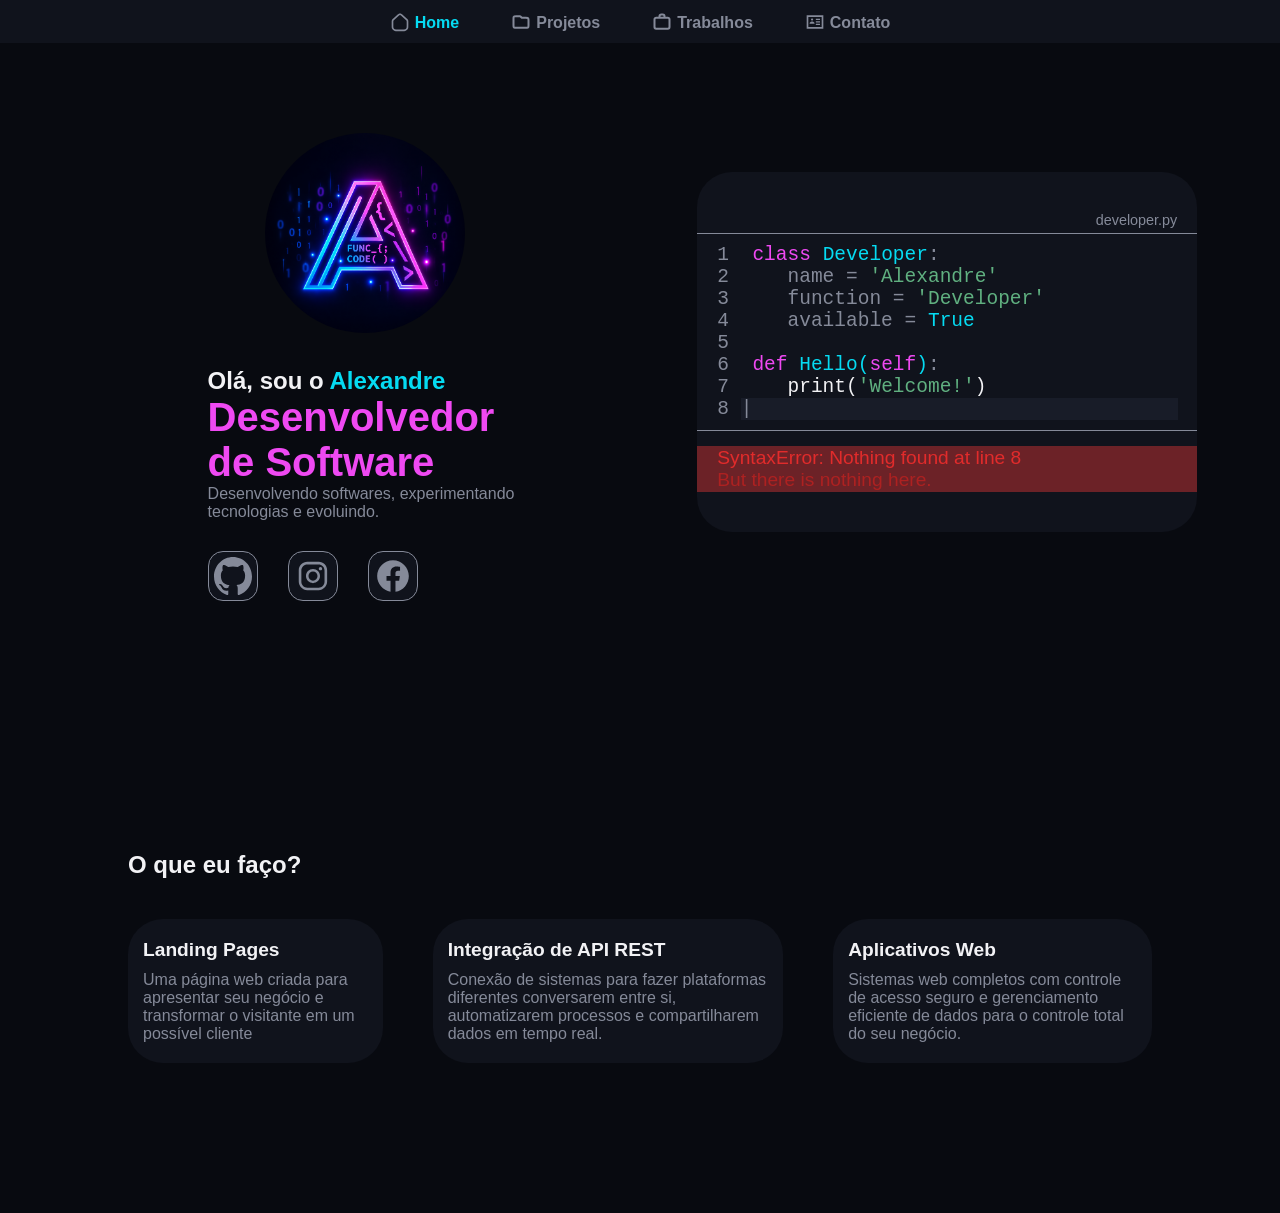
==== commit bccd1f62: "fix: improving dimensions" ====
--- a/index.html
+++ b/index.html
@@ -1,52 +1,53 @@
 <!DOCTYPE html>
-<html lang="pt-br">
+<html lang="pt-BR">
 <head>
   <meta charset="UTF-8">
   <meta name="viewport" content="width=device-width, initial-scale=1.0">
-  <title>Home</title>
-  <link rel="shortcut icon" href="./images/icons/logo.png" type="image/x-icon">
+  <title>Alexandre | Desenvolvedor de Software</title>
+  <meta name="description" content="Portfólio de Alexandre, desenvolvedor de software. Conheça projetos, trabalhos e formas de contato.">
+  <link rel="icon" href="images/icons/logo.png" type="image/png">
   <link rel="stylesheet" href="style/style.css">
   <link rel="stylesheet" href="style/classes.css">
   <link rel="stylesheet" href="./style/components.css">
-  <link rel="stylesheet" href="/style/pages/index.css">
+  <link rel="stylesheet" href="style/pages/index.css">
 </head>
 <body>
   <header class="bg-surface">
     <nav class="flex flex-center text-center bg-surface">
-    <a href="/index.html" class="btn text-muted">
+    <a href="index.html" class="btn text-muted" aria-current="page">
       <div class="flex flex-col-md flex-center">
         <div class="flex flex-center">
-          <img src="/images/icons/home.svg" alt="Botão Home">
+          <img src="images/icons/home.svg" alt="">
         </div>
         <span>
           Home
         </span>
       </div>
     </a>
-    <a href="/pages/projetos.html" class="btn text-muted">
+    <a href="pages/projetos.html" class="btn text-muted">
       <div class="flex flex-col-md flex-center">
         <div class="flex flex-center">
-          <img src="/images/icons/folder.svg" alt="Botão Projetos">
+          <img src="images/icons/folder.svg" alt="">
         </div>
         <span>
           Projetos
         </span>
       </div>
     </a>
-    <a href="/pages/trabalhos.html" class="btn text-muted">
+    <a href="pages/trabalhos.html" class="btn text-muted">
       <div class="flex flex-col-md flex-center">
         <div class="flex flex-center">
-          <img src="/images/icons/work.svg" alt="Botão trabalho">
+          <img src="images/icons/work.svg" alt="">
         </div>
         <span>
           Trabalhos
         </span>
       </div>
     </a>
-    <a href="/pages/contato.html" class="btn text-muted">
+    <a href="pages/contato.html" class="btn text-muted">
       <div class="flex flex-col-md flex-center">
         <div class="flex flex-center">
-          <img src="/images/icons/contact.svg" alt="Botão Contato">
+          <img src="images/icons/contact.svg" alt="">
         </div>
         <span>
           Contato
@@ -63,7 +64,7 @@
             Olá, sou o <span class="text-secondary">Alexandre</span>
           </h1>
           <div id="logotipo" class="text-center">
-            <img src="./images/logo.png" alt="Logotipo" class="rounded-full">
+          <img src="images/logo.png" alt="Logotipo pessoal de Alexandre" class="rounded-full">
           </div>
           <div>
             <h2 class="text-primary">
@@ -73,14 +74,14 @@
           </div>
         </div>
         <div id="social-medias" class="flex flex-center-md">
-          <a href="https://github.com/Alexandre-CES" target="_blank" class="btn flex flex-center bg-surface">
-            <img src="./images/icons/github.svg" alt="link para Github">
+          <a href="https://github.com/Alexandre-CES" target="_blank" rel="noopener noreferrer" aria-label="GitHub de Alexandre (abre em nova aba)" class="btn flex flex-center bg-surface">
+            <img src="images/icons/github.svg" alt="">
           </a>
-          <a href="https://www.instagram.com/alexandre.ces.dev" target="_blank" class="btn flex flex-center bg-surface">
-            <img src="./images/icons/instagram.svg" alt="link para Instagram">
+          <a href="https://www.instagram.com/alexandre.ces.dev" target="_blank" rel="noopener noreferrer" aria-label="Instagram de Alexandre (abre em nova aba)" class="btn flex flex-center bg-surface">
+            <img src="images/icons/instagram.svg" alt="">
           </a>
-          <a href="https://www.facebook.com/profile.php?id=61595266900262" target="_blank" class="btn flex flex-center bg-surface">
-            <img src="./images/icons/facebook.svg" alt="link para Facebook">
+          <a href="https://www.facebook.com/profile.php?id=61595266900262" target="_blank" rel="noopener noreferrer" aria-label="Facebook de Alexandre (abre em nova aba)" class="btn flex flex-center bg-surface">
+            <img src="images/icons/facebook.svg" alt="">
           </a>
         </div>
       </div>
@@ -123,4 +124,4 @@
     </section>
   </main>
 </body>
-</html>+</html>
--- a/style/style.css
+++ b/style/style.css
@@ -21,6 +21,7 @@
 body{
   color: var(--color-text);
   background-color: var(--color-background);
+  font-family: Arial, Helvetica, sans-serif;
 }
 
 main{
@@ -53,25 +54,22 @@
   color: var(--color-muted);
 }
 
+a:focus-visible,
+button:focus-visible{
+  outline: 3px solid var(--color-secondary);
+  outline-offset: 4px;
+}
+
 @media screen and (min-width:768px){
   main{
     margin-top: 100px;
     margin-bottom: 300px;
   }
 
-  h1{
-    font-size: 2.5em;
-  }
-  h2{
-    font-size: 2.2em;
-  }
-
-  h3{
-    font-size: 2em;
-  }
-  p{
-    font-size: 1.5em;
-  }
+  h1{ font-size: 2.5em; }
+  h2{ font-size: 2.2em; }
+  h3{ font-size: 2em; }
+  p{ font-size: 1.5em; }
 }
 
 @media screen and (min-width:1025px){
@@ -80,18 +78,17 @@
     margin-bottom: 150px;
   }
 
-  h1{
-    font-size: 1.5em;
+  h1{ font-size: 1.5em; }
+  h2{ font-size: 1.5em; }
+  h3{ font-size: 1.2em; }
+  p{ font-size: 1em; }
+}
+
+@media (prefers-reduced-motion: reduce){
+  *, *::before, *::after{
+    scroll-behavior: auto !important;
+    animation-duration: 0.01ms !important;
+    animation-iteration-count: 1 !important;
+    transition-duration: 0.01ms !important;
   }
-  h2{
-    font-size: 1.5em;
-  }
-
-  h3{
-    font-size: 1.2em;
-  }
-
-  p{
-    font-size: 1em;
-  }
-}+}
--- a/style/classes.css
+++ b/style/classes.css
@@ -21,6 +21,11 @@
   transform: scale(1.05);
   box-shadow: 0 3px 9px rgba(0, 0, 0, 0.15);
   filter: brightness(1.3); 
+}
+
+.btn:focus-visible{
+  outline: 3px solid var(--color-secondary);
+  outline-offset: 4px;
 }
 
 .btn:active {
@@ -108,4 +113,4 @@
   .flex-col-md{
     flex-direction: column;
   }
-}+}
--- a/style/components.css
+++ b/style/components.css
@@ -4,11 +4,15 @@
   z-index: 1;
   width: 100%;
   padding: 7px;
-  gap: 30px;
+  gap: clamp(12px, 4vw, 30px);
 }
 
 nav img{
   max-width: 20px;
+}
+
+nav a[aria-current="page"]{
+  color: var(--color-secondary);
 }
 
 header{
@@ -16,7 +20,9 @@
 }
 
 .page-title{
-  margin: 20px;
+  margin-top: 20px;
+  margin-bottom: 20px;
+  margin-left: 10vw;
 }
 
 .techs{
@@ -43,15 +49,16 @@
     gap: 50px;
   }
   nav a{
-    font-size: 1.8em;
+    font-size: 1.2em;
   }
 
   nav img{
-    max-width: 40px;
+    max-width: 28px;
   }
 
   .page-title{
-    margin: 60px;
+    margin-top: 60px;
+    margin-bottom: 40px;
   }
   
   .techs{
@@ -78,7 +85,7 @@
   }
 
   nav a{
-    font-size: 1.1em;
+    font-size: 1em;
   }
 
   nav a > div{
@@ -95,17 +102,19 @@
   }  
 
   .page-title{
-    margin: 10px 80px;
+    margin-top: 20px;
+    margin-bottom: 30px;
   }
 
   .techs{
-    gap: 20px;
-    margin: 40px 0;
+    gap: 15px;
+    margin: 20px 0;
   }
 
   .techs div{
-    padding: 3px 8px;
+    padding: 2px 12px;
     border-radius: 15px;
-    font-size: .8em;
+    font-size: .9em;
   }
-}+
+}
--- a/style/pages/index.css
+++ b/style/pages/index.css
@@ -211,4 +211,4 @@
   #code-block > p{
     font-size: 0.6em;
   }
-}+}
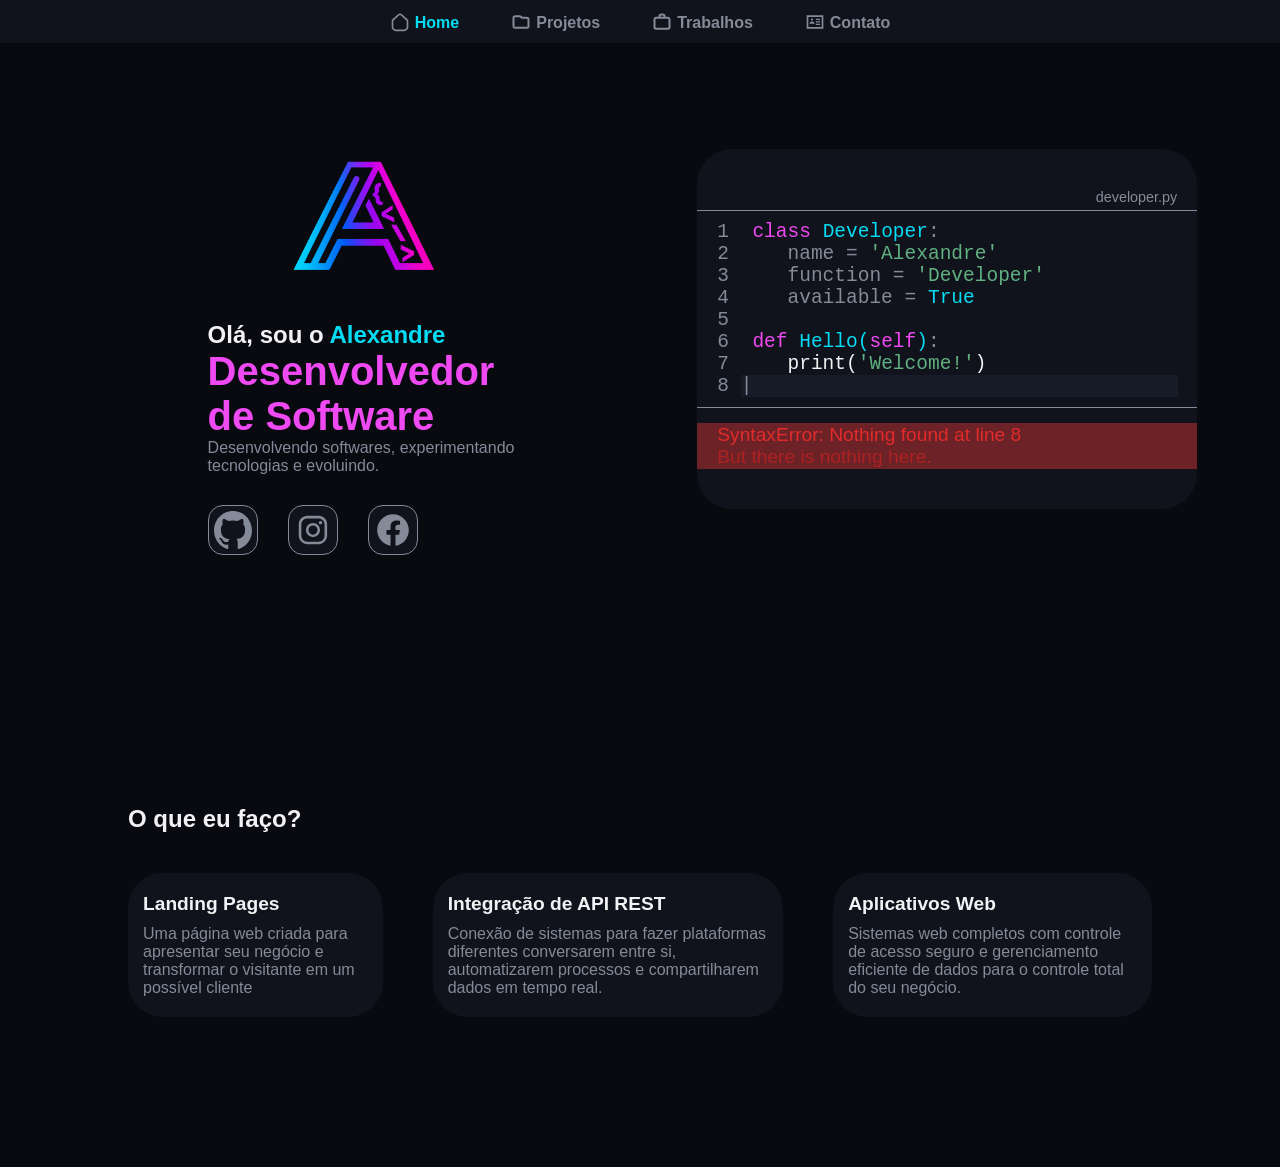
==== commit 2c9743b6: "fix: optmization" ====
--- a/index.html
+++ b/index.html
@@ -3,9 +3,24 @@
 <head>
   <meta charset="UTF-8">
   <meta name="viewport" content="width=device-width, initial-scale=1.0">
-  <title>Alexandre | Desenvolvedor de Software</title>
-  <meta name="description" content="Portfólio de Alexandre, desenvolvedor de software. Conheça projetos, trabalhos e formas de contato.">
-  <link rel="icon" href="images/icons/logo.png" type="image/png">
+  <title>Alexandre Cabral | Desenvolvedor de Software</title>
+  <meta name="description" content="Portfólio de Alexandre Cabral, desenvolvedor de software. Conheça projetos, trabalhos e soluções web, e entre em contato.">
+  <link rel="icon" href="images/branding/favicon.png" type="image/png" sizes="64x64">
+  <link rel="apple-touch-icon" href="images/branding/apple-touch-icon.png" sizes="180x180">
+  <meta name="theme-color" content="#080A10">
+  <link rel="canonical" href="https://alexandreces.vercel.app/">
+  <meta property="og:type" content="website">
+  <meta property="og:locale" content="pt_BR">
+  <meta property="og:title" content="Alexandre Cabral | Desenvolvedor de Software">
+  <meta property="og:description" content="Portfólio de Alexandre Cabral, desenvolvedor de software. Conheça projetos, trabalhos e soluções web, e entre em contato.">
+  <meta property="og:url" content="https://alexandreces.vercel.app/">
+  <meta property="og:image" content="https://alexandreces.vercel.app/images/branding/og-image.jpg">
+  <meta property="og:image:width" content="1200">
+  <meta property="og:image:height" content="630">
+  <meta property="og:image:alt" content="Logotipo de Alexandre Cabral em azul e magenta sobre fundo escuro">
+  <meta name="twitter:card" content="summary_large_image">
+  <meta name="twitter:image" content="https://alexandreces.vercel.app/images/branding/og-image.jpg">
+  <meta name="twitter:image:alt" content="Logotipo de Alexandre Cabral em azul e magenta sobre fundo escuro">
   <link rel="stylesheet" href="style/style.css">
   <link rel="stylesheet" href="style/classes.css">
   <link rel="stylesheet" href="./style/components.css">
@@ -64,7 +79,10 @@
             Olá, sou o <span class="text-secondary">Alexandre</span>
           </h1>
           <div id="logotipo" class="text-center">
-          <img src="images/logo.png" alt="Logotipo pessoal de Alexandre" class="rounded-full">
+          <picture>
+            <source srcset="images/branding/logo.webp" type="image/webp">
+            <img src="images/branding/logo.png" alt="Logotipo pessoal de Alexandre" width="640" height="507" decoding="async" fetchpriority="high">
+          </picture>
           </div>
           <div>
             <h2 class="text-primary">
--- a/style/pages/index.css
+++ b/style/pages/index.css
@@ -16,7 +16,10 @@
 }
 
 #logotipo img{
+  display: block;
   width: 250px;
+  height: auto;
+  margin-inline: auto;
 }
 
 #social-medias{
@@ -36,7 +39,7 @@
   ?Unique use css
 */
 #code-block{
-  width: 350px;
+  width: min(350px, calc(100vw - 32px));
   padding: 20px 0px;
   color: var(--color-muted);
 }
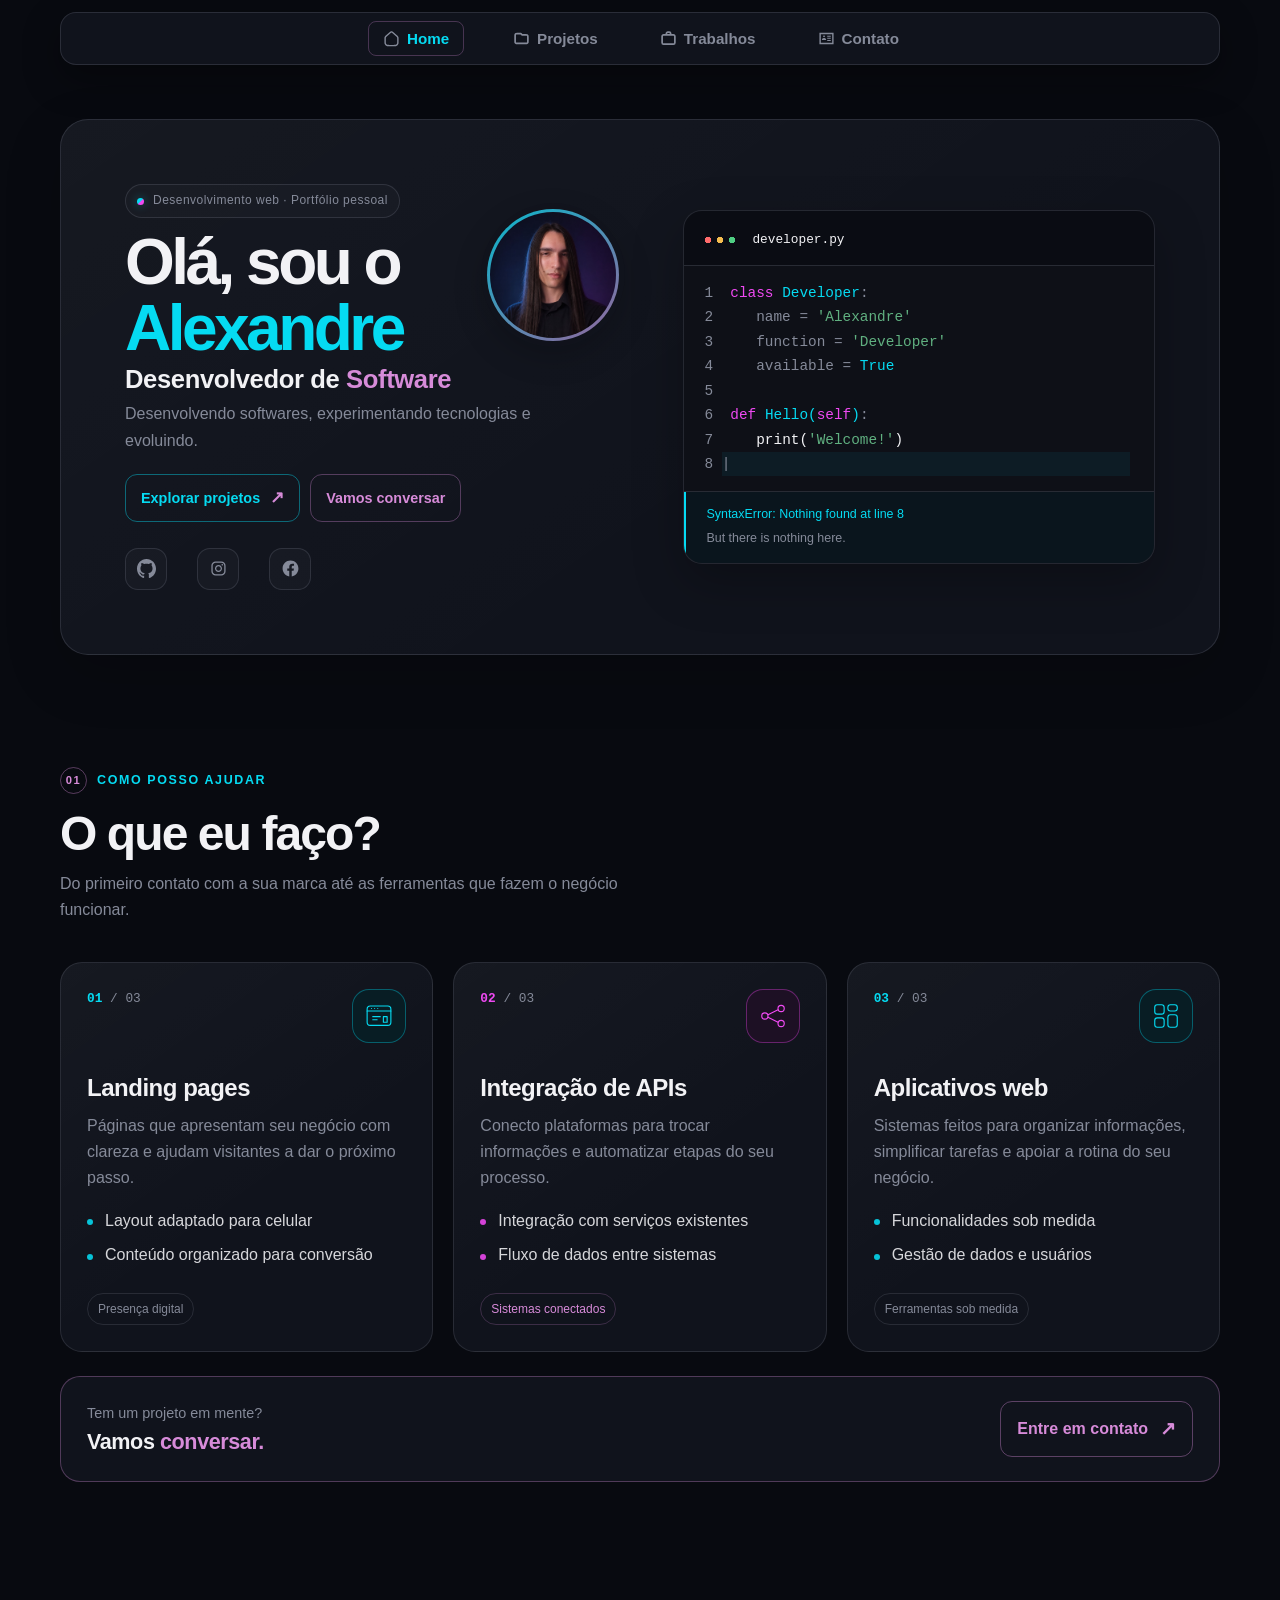
==== commit ca71b8cf: "feat: better style and work explanation" ====
--- a/index.html
+++ b/index.html
@@ -27,7 +27,7 @@
   <link rel="stylesheet" href="style/pages/index.css">
 </head>
 <body>
-  <header class="bg-surface">
+  <header>
     <nav class="flex flex-center text-center bg-surface">
     <a href="index.html" class="btn text-muted" aria-current="page">
       <div class="flex flex-col-md flex-center">
@@ -73,22 +73,28 @@
   </header>
   <main>
     <section id="introduction" class="flex flex-center flex-col-md">
-      <div class="flex flex-col flex-center">
+      <div class="hero-primary flex flex-col flex-center">
         <div id="profile" class="text-center-md flex flex-col">
-          <h1>
-            Olá, sou o <span class="text-secondary">Alexandre</span>
-          </h1>
-          <div id="logotipo" class="text-center">
-          <picture>
-            <source srcset="images/branding/logo.webp" type="image/webp">
-            <img src="images/branding/logo.png" alt="Logotipo pessoal de Alexandre" width="640" height="507" decoding="async" fetchpriority="high">
-          </picture>
-          </div>
-          <div>
-            <h2 class="text-primary">
-              Desenvolvedor de Software
+          <div class="hero-heading">
+            <div class="hero-heading-copy">
+              <p class="hero-eyebrow"><span></span> Desenvolvimento web · Portfólio pessoal</p>
+              <h1>
+                Olá, sou o <span class="text-secondary">Alexandre</span>
+              </h1>
+            </div>
+            <div id="profile-photo" class="profile-photo-frame">
+              <img src="images/branding/profile-photo.jpeg" alt="Foto de perfil de Alexandre Cabral" width="1254" height="1254" decoding="async" fetchpriority="high">
+            </div>
+          </div>
+          <div class="hero-copy">
+            <h2>
+              Desenvolvedor de <span class="accent-pink">Software</span>
             </h2>
             <p>Desenvolvendo softwares, experimentando tecnologias e evoluindo.</p>
+            <div class="hero-actions">
+              <a href="pages/projetos.html" class="hero-action hero-action-primary">Explorar projetos <span aria-hidden="true">↗</span></a>
+              <a href="pages/contato.html" class="hero-action hero-action-secondary">Vamos conversar</a>
+            </div>
           </div>
         </div>
         <div id="social-medias" class="flex flex-center-md">
@@ -103,7 +109,7 @@
           </a>
         </div>
       </div>
-      <div id="code-block" class="rounded bg-surface">
+      <div id="code-block" class="rounded bg-surface" aria-label="Exemplo de código em Python">
         <p class="code-filename">developer.py</p>
         <div class="code-text">
 <pre><code>1  <span class="text-primary">class</span> <span class="text-secondary">Developer</span>:
@@ -122,22 +128,82 @@
         </div>
       </div>
     </section>
-    <section id="my-function">
-      <h2>O que eu faço?</h2>
-
-      <div class="flex flex-col-md">
-        <article class="rounded bg-surface">
-          <h3>Landing Pages</h3>
-          <p>Uma página web criada para apresentar seu negócio e transformar o visitante em um possível cliente</p>
+    <section id="my-function" aria-labelledby="services-title">
+      <div class="services-heading">
+        <p class="services-eyebrow"><span>01</span> Como posso ajudar</p>
+        <h2 id="services-title">O que eu faço?</h2>
+        <p class="services-intro">Do primeiro contato com a sua marca até as ferramentas que fazem o negócio funcionar.</p>
+      </div>
+
+      <div class="services-grid">
+        <article class="service-card service-card--landing">
+          <div class="service-card-top">
+            <span class="service-index">01 <span>/ 03</span></span>
+            <span class="service-icon" aria-hidden="true">
+              <svg viewBox="0 0 48 48" fill="none">
+                <rect x="5" y="8" width="38" height="31" rx="5" />
+                <path d="M5 16h38M12 12h.01M17 12h.01M22 12h.01M14 25h12M14 30h7M31 25h6v9h-6z" />
+              </svg>
+            </span>
+          </div>
+          <h3>Landing pages</h3>
+          <p>Páginas que apresentam seu negócio com clareza e ajudam visitantes a dar o próximo passo.</p>
+          <ul class="service-points">
+            <li>Layout adaptado para celular</li>
+            <li>Conteúdo organizado para conversão</li>
+          </ul>
+          <span class="service-tag">Presença digital</span>
         </article>
-        <article class="rounded bg-surface">
-          <h3>Integração de API REST</h3>
-          <p>Conexão de sistemas para fazer plataformas diferentes conversarem entre si, automatizarem processos e compartilharem dados em tempo real.</p>
+
+        <article class="service-card service-card--api">
+          <div class="service-card-top">
+            <span class="service-index">02 <span>/ 03</span></span>
+            <span class="service-icon" aria-hidden="true">
+              <svg viewBox="0 0 48 48" fill="none">
+                <circle cx="11" cy="24" r="5" />
+                <circle cx="37" cy="12" r="5" />
+                <circle cx="37" cy="36" r="5" />
+                <path d="m16 22 16-8M16 26l16 8" />
+              </svg>
+            </span>
+          </div>
+          <h3>Integração de APIs</h3>
+          <p>Conecto plataformas para trocar informações e automatizar etapas do seu processo.</p>
+          <ul class="service-points">
+            <li>Integração com serviços existentes</li>
+            <li>Fluxo de dados entre sistemas</li>
+          </ul>
+          <span class="service-tag">Sistemas conectados</span>
         </article>
-        <article class="rounded bg-surface">
-          <h3>Aplicativos Web</h3>
-          <p>Sistemas web completos com controle de acesso seguro e gerenciamento eficiente de dados para o controle total do seu negócio.</p>
+
+        <article class="service-card service-card--apps">
+          <div class="service-card-top">
+            <span class="service-index">03 <span>/ 03</span></span>
+            <span class="service-icon" aria-hidden="true">
+              <svg viewBox="0 0 48 48" fill="none">
+                <rect x="6" y="6" width="15" height="15" rx="4" />
+                <rect x="27" y="6" width="15" height="10" rx="4" />
+                <rect x="6" y="27" width="15" height="15" rx="4" />
+                <rect x="27" y="22" width="15" height="20" rx="4" />
+              </svg>
+            </span>
+          </div>
+          <h3>Aplicativos web</h3>
+          <p>Sistemas feitos para organizar informações, simplificar tarefas e apoiar a rotina do seu negócio.</p>
+          <ul class="service-points">
+            <li>Funcionalidades sob medida</li>
+            <li>Gestão de dados e usuários</li>
+          </ul>
+          <span class="service-tag">Ferramentas sob medida</span>
         </article>
+      </div>
+
+      <div class="services-cta">
+        <div>
+          <p>Tem um projeto em mente?</p>
+          <h3>Vamos <span class="accent-pink">conversar.</span></h3>
+        </div>
+        <a href="pages/contato.html" class="services-cta-link">Entre em contato <span aria-hidden="true">↗</span></a>
       </div>
     </section>
   </main>
--- a/style/style.css
+++ b/style/style.css
@@ -5,28 +5,37 @@
   box-sizing: border-box;
 }
 
+html{
+  min-height: 100%;
+  background-color: var(--color-background);
+}
+
 :root{
   --color-background:#080A10;
   --color-surface:#10131C;
+  --color-border:rgba(133, 138, 153, 0.22);
 
   --color-text:#F2F2F5;
   --color-muted: #858A99;
 
   --color-primary:#EF49F2;
+  --color-primary-soft:#D78BD9;
   --color-secondary:#05DBF2;
 
   --font-code: monospace;
 }
 
 body{
+  min-height: 100vh;
   color: var(--color-text);
   background-color: var(--color-background);
   font-family: Arial, Helvetica, sans-serif;
+  line-height: 1.55;
 }
 
 main{
-  margin-top: 50px;
-  margin-bottom: 100px;
+  width: min(1160px, calc(100% - 32px));
+  margin: clamp(36px, 6vw, 72px) auto 120px;
 }
 
 li{
@@ -47,11 +56,24 @@
 }
 
 h1{
-  font-size: 1.5em;
+  font-size: clamp(2rem, 4vw, 3.25rem);
+  line-height: 1.08;
+  letter-spacing: -0.045em;
+}
+
+h2{
+  line-height: 1.15;
+  letter-spacing: -0.03em;
+}
+
+h3{
+  line-height: 1.25;
+  letter-spacing: -0.02em;
 }
 
 p{
   color: var(--color-muted);
+  line-height: 1.65;
 }
 
 a:focus-visible,
@@ -62,26 +84,16 @@
 
 @media screen and (min-width:768px){
   main{
-    margin-top: 100px;
-    margin-bottom: 300px;
+    margin-top: 64px;
+    margin-bottom: 140px;
   }
-
-  h1{ font-size: 2.5em; }
-  h2{ font-size: 2.2em; }
-  h3{ font-size: 2em; }
-  p{ font-size: 1.5em; }
 }
 
 @media screen and (min-width:1025px){
   main{
-    margin-top: 60px;
-    margin-bottom: 150px;
+    margin-top: 54px;
+    margin-bottom: 120px;
   }
-
-  h1{ font-size: 1.5em; }
-  h2{ font-size: 1.5em; }
-  h3{ font-size: 1.2em; }
-  p{ font-size: 1em; }
 }
 
 @media (prefers-reduced-motion: reduce){
--- a/style/components.css
+++ b/style/components.css
@@ -1,28 +1,89 @@
 nav{
-  position:fixed;
-  bottom: 0;
-  z-index: 1;
-  width: 100%;
-  padding: 7px;
-  gap: clamp(12px, 4vw, 30px);
+  position: fixed;
+  z-index: 20;
+  right: 12px;
+  bottom: max(12px, env(safe-area-inset-bottom));
+  left: 12px;
+  width: auto;
+  justify-content: space-around;
+  gap: 8px;
+  padding: 8px 10px;
+  border: 1px solid var(--color-border);
+  border-radius: 18px;
+  background: rgba(16, 19, 28, 0.9);
+  box-shadow: 0 14px 36px rgba(0, 0, 0, 0.35);
+  backdrop-filter: blur(18px);
 }
 
 nav img{
-  max-width: 20px;
+  display: block;
+  width: 17px;
+  height: 17px;
+}
+
+nav a{
+  flex: 1 1 0;
+  min-width: 0;
+  padding: 5px 2px;
+  font-size: 0.82rem;
+  line-height: 1.15;
+}
+
+nav a > div{
+  gap: 3px;
+}
+
+nav span{
+  white-space: nowrap;
+}
+
+@media screen and (max-width: 420px){
+  nav{
+    gap: 10px;
+    padding: 8px 12px;
+  }
+
+  nav a{
+    font-size: 0.74rem;
+  }
+
+  nav img{
+    width: 16px;
+    height: 16px;
+  }
 }
 
 nav a[aria-current="page"]{
   color: var(--color-secondary);
+  background: transparent;
+  border-color: rgba(215, 139, 217, 0.28);
 }
 
 header{
-  height: 50px;
+  height: 0;
 }
 
 .page-title{
-  margin-top: 20px;
-  margin-bottom: 20px;
-  margin-left: 10vw;
+  max-width: 760px;
+  margin: 0 auto 38px;
+}
+
+.page-eyebrow{
+  margin-bottom: 12px;
+  color: var(--color-primary-soft);
+  font-size: 0.78rem;
+  font-weight: 700;
+  letter-spacing: 0.13em;
+  text-transform: uppercase;
+}
+
+.page-title h1{
+  margin-bottom: 12px;
+}
+
+.page-title > p:last-child{
+  max-width: 620px;
+  font-size: 1.05rem;
 }
 
 .techs{
@@ -40,81 +101,67 @@
 }
 
 @media screen and (min-width:768px){
-  header{
-    height: 100px;
+  .techs{
+    gap: 12px;
+    margin: 24px 0;
   }
 
+  .techs div{
+    padding: 4px 12px;
+    border-radius: 999px;
+  }
+}
+
+@media screen and (min-width:1025px){
   nav{
-    padding: 10px;
-    gap: 50px;
+    position: relative;
+    top: auto;
+    right: auto;
+    bottom: auto;
+    left: auto;
+    width: min(1160px, calc(100% - 32px));
+    justify-content: center;
+    gap: 36px;
+    margin: 12px auto 0;
+    padding: 8px 20px;
+    border-radius: 16px;
   }
+
   nav a{
-    font-size: 1.2em;
+    flex: 0 0 auto;
+    min-width: 96px;
+    padding: 8px 12px;
+    font-size: 0.95rem;
+  }
+
+  nav a > div{
+    gap: 7px;
   }
 
   nav img{
-    max-width: 28px;
+    width: 17px;
+    height: 17px;
+  }
+
+  nav span{
+    padding-top: 0;
+  }  
+
+  header{
+    height: auto;
   }
 
   .page-title{
-    margin-top: 60px;
-    margin-bottom: 40px;
-  }
-  
-  .techs{
-    gap: 20px;
-    margin: 40px 0;
-  }
-
-  .techs div{
-    padding: 3px 15px;
-    border-radius: 15px;
-    font-size: 1.5em;
-  }
-  
-}
-
-@media screen and (min-width:1025px){
-  header{
-    height:fit-content;
-  }
-
-  nav{
-    position:initial;
-    gap: 50px;
-  }
-
-  nav a{
-    font-size: 1em;
-  }
-
-  nav a > div{
-    gap: 5px;
-  
-  }
-
-  nav img{
-    max-width: 20px;
-  }
-
-  nav span{
-    padding-top: 3px;
-  }  
-
-  .page-title{
-    margin-top: 20px;
-    margin-bottom: 30px;
+    margin-bottom: 42px;
   }
 
   .techs{
-    gap: 15px;
+    gap: 10px;
     margin: 20px 0;
   }
 
   .techs div{
-    padding: 2px 12px;
-    border-radius: 15px;
-    font-size: .9em;
+    padding: 3px 11px;
+    font-size: 0.82rem;
   }
-
 }
--- a/style/pages/index.css
+++ b/style/pages/index.css
@@ -2,24 +2,162 @@
 /* *Introduction */
 
 #introduction{
-  gap: 80px;
-  margin-bottom: 150px;
+  width: min(1160px, 100%);
+  gap: 28px;
+  margin: 0 auto 88px;
+  padding: clamp(24px, 4vw, 48px);
+  overflow: hidden;
+  border: 1px solid var(--color-border);
+  border-radius: 28px;
+  background:
+    linear-gradient(145deg, rgba(255, 255, 255, 0.025), transparent 65%),
+    var(--color-surface);
+  box-shadow: 0 20px 56px rgba(0, 0, 0, 0.18);
 }
 
 #introduction > div:first-child{
-  padding: 0 20px;
-  gap: 20px;
-}
-
-#logotipo{
-  margin: 30px 0px;
-}
-
-#logotipo img{
+  width: 100%;
+  padding: 0;
+  gap: 24px;
+}
+
+.hero-eyebrow{
+  display: inline-flex;
+  align-items: center;
+  gap: 9px;
+  width: fit-content;
+  margin-bottom: 12px;
+  padding: 6px 11px;
+  border: 1px solid var(--color-border);
+  border-radius: 999px;
+  background: rgba(255, 255, 255, 0.02);
+  color: var(--color-muted);
+  font-size: 0.75rem;
+  letter-spacing: 0.04em;
+}
+
+.hero-eyebrow span{
+  width: 7px;
+  height: 7px;
+  border-radius: 50%;
+  background: linear-gradient(135deg, var(--color-secondary) 48%, var(--color-primary) 52%);
+  box-shadow: 0 0 10px rgba(5, 219, 242, 0.38);
+}
+
+.accent-pink{
+  color: var(--color-primary-soft);
+}
+
+.hero-heading{
+  display: flex;
+  width: 100%;
+  flex-direction: column;
+  align-items: center;
+  gap: 14px;
+}
+
+.hero-heading-copy{
+  width: 100%;
+}
+
+#profile h1{
+  margin-bottom: 4px;
+  font-size: clamp(2.25rem, 5vw, 4rem);
+  line-height: 1.02;
+  letter-spacing: -0.055em;
+}
+
+#profile-photo{
+  margin: 0;
+}
+
+.profile-photo-frame{
+  display: grid;
+  width: 154px;
+  aspect-ratio: 1;
+  flex: 0 0 auto;
+  place-items: center;
+  padding: 3px;
+  border-radius: 50%;
+  background: linear-gradient(140deg, rgba(5, 219, 242, 0.82), rgba(215, 139, 217, 0.68));
+  box-shadow: 0 0 0 6px rgba(16, 19, 28, 0.75), 0 12px 34px rgba(0, 0, 0, 0.24);
+}
+
+.profile-photo-frame img{
   display: block;
-  width: 250px;
-  height: auto;
-  margin-inline: auto;
+  width: 100%;
+  height: 100%;
+  border-radius: 50%;
+  object-fit: cover;
+  object-position: center 34%;
+}
+
+#profile h2{
+  margin-bottom: 7px;
+  font-size: clamp(1.2rem, 2.2vw, 1.6rem);
+  letter-spacing: -0.015em;
+  color: var(--color-text);
+}
+
+#profile > div:last-child > p{
+  max-width: 430px;
+  font-size: 1rem;
+}
+
+.hero-actions{
+  display: flex;
+  flex-wrap: wrap;
+  justify-content: center;
+  gap: 10px;
+  margin-top: 20px;
+}
+
+.hero-action{
+  display: inline-flex;
+  align-items: center;
+  justify-content: center;
+  gap: 10px;
+  min-height: 44px;
+  padding: 10px 15px;
+  border: 1px solid transparent;
+  border-radius: 12px;
+  font-size: 0.9rem;
+  font-weight: 700;
+  transition: transform 0.2s ease, background-color 0.2s ease, border-color 0.2s ease;
+}
+
+.hero-action:hover{
+  transform: translateY(-2px);
+}
+
+.hero-action-primary{
+  border-color: rgba(5, 219, 242, 0.42);
+  background: transparent;
+  color: var(--color-secondary);
+}
+
+.hero-action-primary:hover{
+  border-color: var(--color-secondary);
+}
+
+.hero-action-primary span{
+  color: var(--color-primary-soft);
+  font-size: 1.15em;
+}
+
+.hero-action-secondary{
+  border-color: rgba(215, 139, 217, 0.34);
+  background: transparent;
+  color: var(--color-primary-soft);
+}
+
+.hero-action-secondary:hover{
+  border-color: var(--color-primary-soft);
+}
+
+.hero-action:focus-visible{
+  outline: 3px solid var(--color-secondary);
+  outline-offset: 4px;
 }
 
 #social-medias{
@@ -27,10 +165,22 @@
 }
 
 #social-medias > a{
-  width: 35px;
-  padding: 5px;
-  border: 1px solid var(--color-muted);
-  border-radius: 10px;
+  display: grid;
+  width: 42px;
+  height: 42px;
+  place-items: center;
+  border: 1px solid var(--color-border);
+  border-radius: 13px;
+  background: rgba(255, 255, 255, 0.025);
+}
+
+#social-medias img{
+  width: 19px;
+  height: 19px;
+}
+
+#social-medias > a:hover{
+  border-color: rgba(215, 139, 217, 0.42);
 }
 
 /* 
@@ -39,44 +189,72 @@
   ?Unique use css
 */
 #code-block{
-  width: min(350px, calc(100vw - 32px));
-  padding: 20px 0px;
+  position: relative;
+  width: min(100%, 520px);
+  padding: 18px 0 0;
+  overflow: hidden;
+  border: 1px solid var(--color-border);
+  border-radius: 19px;
+  background: rgba(8, 10, 16, 0.68);
   color: var(--color-muted);
+  box-shadow: 0 18px 50px rgba(0, 0, 0, 0.25);
 }
 
 .code-filename{
-  margin-bottom: 5px;
-  text-align: right;
-  padding-right: 20px;
-  font-size: 0.8em;
+  position: relative;
+  margin: 0 0 14px;
+  padding: 0 20px 0 68px;
+  color: var(--color-text);
+  font-family: var(--font-code);
+  font-size: 0.8rem;
+}
+
+.code-filename::before{
+  position: absolute;
+  top: 50%;
+  left: 20px;
+  width: 32px;
+  height: 8px;
+  transform: translateY(-50%);
+  background: radial-gradient(circle at 4px 4px, #ff6b6b 3px, transparent 3.5px), radial-gradient(circle at 16px 4px, #f5bd4f 3px, transparent 3.5px), radial-gradient(circle at 28px 4px, #4fcf83 3px, transparent 3.5px);
+  content: "";
 }
 
 .code-text{
-  padding: 10px 20px;
-  border-top: 1px solid var(--color-muted);
-  border-bottom: 1px solid var(--color-muted);
+  padding: 15px 20px;
+  border-top: 1px solid var(--color-border);
+  border-bottom: 1px solid var(--color-border);
+  background: rgba(255, 255, 255, 0.015);
+  font-size: 0.9rem;
+  line-height: 1.7;
 }
 
 .code-error{
-  margin-top: 15px;
-  padding: 1px 20px;
-  font-size: 0.8em;
-  background-color: rgba(200,50,50, 0.5);
+  display: flex;
+  flex-direction: column;
+  gap: 3px;
+  margin-top: 0;
+  padding: 12px 20px 14px;
+  border-left: 2px solid var(--color-secondary);
+  background: rgba(5, 219, 242, 0.045);
+  font-size: 0.78rem;
 }
 
 .code-error > p{
-  color: rgb(173, 33, 33);
+  color: var(--color-muted);
+  font-size: inherit;
 }
 
 .code-error > p:first-child{
-  filter: brightness(1.3); 
+  color: var(--color-secondary);
+  filter: none;
 }
 
 .code-pointer-block{
   display: inline-block;
   width: 95%;
   height: 100%;
-  background-color: rgba(34, 37, 54, 0.493);
+  background-color: rgba(5, 219, 242, 0.06);
 }
 
 .code-pointer-block span{
@@ -91,23 +269,222 @@
 /*-------------------------------------------*/
 
 #my-function{
-  margin: 0 10%;
+  width: 100%;
+  margin: 0 auto;
+}
+
+.services-heading{
+  max-width: 650px;
+  margin-bottom: 30px;
+}
+
+.services-eyebrow{
+  display: flex;
+  align-items: center;
+  gap: 10px;
+  margin-bottom: 12px;
+  color: var(--color-secondary);
+  font-size: 0.78rem;
+  font-weight: 700;
+  letter-spacing: 0.13em;
+  text-transform: uppercase;
+}
+
+.services-eyebrow span{
+  display: grid;
+  width: 27px;
+  height: 27px;
+  place-items: center;
+  border: 1px solid rgba(215, 139, 217, 0.38);
+  border-radius: 50%;
+  color: var(--color-primary-soft);
+  font-size: 0.7rem;
 }
 
 #my-function h2{
-  margin-bottom: 20px;
-}
-
-#my-function > div{
-  gap: 30px;
-}
-
-#my-function article{
-  padding: 20px 15px;
-}
-
-#my-function h3{
   margin-bottom: 10px;
+  font-size: clamp(2rem, 4vw, 3rem);
+  letter-spacing: -0.04em;
+}
+
+.services-intro,
+.service-card > p,
+.service-points li{
+  font-size: 1rem;
+  line-height: 1.65;
+}
+
+.services-intro{
+  max-width: 560px;
+}
+
+.services-grid{
+  display: grid;
+  grid-template-columns: minmax(0, 1fr);
+  gap: 16px;
+}
+
+.service-card{
+  position: relative;
+  display: flex;
+  min-height: 350px;
+  flex-direction: column;
+  overflow: hidden;
+  padding: 24px;
+  border: 1px solid rgba(133, 138, 153, 0.2);
+  border-radius: 22px;
+  background: linear-gradient(145deg, rgba(255, 255, 255, 0.025), transparent 60%), var(--color-surface);
+  transition: transform 0.2s ease, border-color 0.2s ease, box-shadow 0.2s ease;
+}
+
+.service-card--landing,
+.service-card--apps{ --service-accent: var(--color-secondary); }
+.service-card--api{ --service-accent: var(--color-primary); }
+
+.service-card:hover{
+  transform: translateY(-4px);
+  border-color: color-mix(in srgb, var(--service-accent) 45%, transparent);
+  box-shadow: 0 18px 45px rgba(0, 0, 0, 0.22);
+}
+
+.service-card-top{
+  display: flex;
+  align-items: flex-start;
+  justify-content: space-between;
+  margin-bottom: 30px;
+}
+
+.service-index{
+  color: var(--service-accent);
+  font-family: var(--font-code);
+  font-size: 0.8rem;
+  font-weight: 700;
+}
+
+.service-index span{
+  color: var(--color-muted);
+  font-weight: 400;
+}
+
+.service-icon{
+  display: grid;
+  width: 54px;
+  height: 54px;
+  place-items: center;
+  border: 1px solid color-mix(in srgb, var(--service-accent) 35%, transparent);
+  border-radius: 17px;
+  background: color-mix(in srgb, var(--service-accent) 9%, var(--color-background));
+  color: var(--service-accent);
+}
+
+.service-icon svg{
+  width: 30px;
+  height: 30px;
+  stroke: currentColor;
+  stroke-linecap: round;
+  stroke-linejoin: round;
+  stroke-width: 1.8;
+}
+
+.service-card h3{
+  margin-bottom: 10px;
+  font-size: clamp(1.25rem, 2vw, 1.5rem);
+  letter-spacing: -0.02em;
+}
+
+.service-card > p{
+  margin-bottom: 16px;
+}
+
+.service-points{
+  display: grid;
+  gap: 8px;
+  margin-bottom: 24px;
+}
+
+.service-points li{
+  position: relative;
+  padding-left: 18px;
+  color: var(--color-text);
+  opacity: 0.88;
+}
+
+.service-points li::before{
+  position: absolute;
+  top: 0.72em;
+  left: 0;
+  width: 6px;
+  height: 6px;
+  border-radius: 50%;
+  background: var(--service-accent);
+  content: "";
+}
+
+.service-tag{
+  width: fit-content;
+  margin-top: auto;
+  padding: 6px 10px;
+  border: 1px solid rgba(133, 138, 153, 0.2);
+  border-radius: 999px;
+  color: var(--color-muted);
+  font-size: 0.75rem;
+}
+
+.service-card--api .service-tag{
+  border-color: rgba(215, 139, 217, 0.22);
+  color: var(--color-primary-soft);
+}
+
+.services-cta{
+  display: flex;
+  flex-direction: column;
+  align-items: flex-start;
+  justify-content: space-between;
+  gap: 20px;
+  margin-top: 24px;
+  padding: 24px 26px;
+  border: 1px solid rgba(215, 139, 217, 0.32);
+  border-radius: 20px;
+  background: var(--color-surface);
+}
+
+.services-cta p{
+  margin-bottom: 4px;
+  font-size: 0.9rem;
+}
+
+.services-cta h3{
+  font-size: 1.35rem;
+}
+
+.services-cta-link{
+  display: inline-flex;
+  align-items: center;
+  gap: 12px;
+  padding: 12px 16px;
+  border: 1px solid rgba(215, 139, 217, 0.38);
+  border-radius: 12px;
+  background: transparent;
+  color: var(--color-primary-soft);
+  font-weight: 700;
+  align-self: flex-start;
+  transition: background-color 0.2s ease, transform 0.2s ease;
+}
+
+.services-cta-link span{
+  color: var(--color-primary-soft);
+  font-size: 1.2em;
+}
+
+.services-cta-link:hover{
+  transform: translateY(-2px);
+  color: var(--color-primary-soft);
+  background: rgba(255, 255, 255, 0.025);
+}
+
+.services-cta-link:focus-visible{
+  outline: 3px solid var(--color-secondary);
+  outline-offset: 4px;
 }
 
 /*
@@ -121,44 +498,45 @@
 
 @media screen and (min-width:768px){
   #introduction{
-    gap: 150px;
-    margin-bottom: 300px;
+    gap: 28px;
+    margin-bottom: 96px;
+    padding: 38px;
   }
 
   #introduction > div:first-child{
-    gap: 50px;
+    gap: 24px;
+  }
+
+  .hero-heading{
+    gap: 16px;
   }
 
   #social-medias{
-    gap: 30px;
+    gap: 12px;
   }
 
   #social-medias > a{
-    width: 70px;
-    padding: 6px;
-    border-radius: 20px;
+    width: 42px;
+    height: 42px;
+    border-radius: 13px;
   }
 
   #code-block{
-    width: 600px;
-    padding: 30px 0;
-    font-size: 2em;
-  }
-
-  #code-block > p{
-    font-size: 0.7em;
-  }
-
-  #code-block > div > p{
-    font-size: 1em;
-  }
-
-  #my-function > h2{
-    margin-bottom: 40px;
-  }
-
-  #my-function > div{
-    gap: 50px;
+    width: min(100%, 600px);
+  }
+
+  .services-grid{
+    grid-template-columns: repeat(2, minmax(0, 1fr));
+    gap: 20px;
+  }
+
+  .services-cta{
+    flex-direction: row;
+    align-items: center;
+  }
+
+  .service-card:last-child{
+    grid-column: 1 / -1;
   }
 }
 
@@ -168,50 +546,80 @@
 
 @media screen and (min-width:1025px){
   #introduction{
-    margin: 0 50px 250px;
-    margin-bottom: 250px;
-    gap: 50px;
+    width: min(1160px, 100%);
+    margin: 0 auto 112px;
+    gap: clamp(32px, 5vw, 64px);
+    padding: clamp(38px, 5vw, 64px);
   }
 
   #introduction > div:first-child{
-    gap: 30px;
+    width: 48%;
+    align-items: flex-start;
+    gap: 26px;
   }
 
   #profile{
-    padding: 0 20%;
-  }
-
-  #logotipo{
-    order: -1;
-  }
-
-  #logotipo img{
-    width: 200px;
-  }
-
-  #introduction h2{
-    font-size: 2.5em;
+    width: 100%;
+    padding: 0;
+  }
+
+  .hero-heading{
+    flex-direction: row;
+    align-items: center;
+    justify-content: space-between;
+    gap: 18px;
+  }
+
+  .hero-heading-copy{
+    flex: 1 1 auto;
+    min-width: 0;
+  }
+
+  #profile-photo{
+    flex: 0 0 auto;
+  }
+
+  .profile-photo-frame{
+    width: 132px;
+  }
+
+  .hero-actions{
+    justify-content: flex-start;
   }
 
   #social-medias{
     gap: 30px;
-    width: 100%;
-    padding: 0 20%;
+    width: auto;
+    padding: 0;
   }
 
   #social-medias > a{
-    width: 50px;
-    padding: 5px;
-    border-radius: 15px;
+    width: 42px;
+    height: 42px;
+    border-radius: 13px;
   }
 
   #code-block{
-    width: 500px;
-    font-size: 1.5em;
-    padding: 40px 0;
-  }
-
-  #code-block > p{
-    font-size: 0.6em;
-  }
-}
+    flex: 1 1 440px;
+    width: auto;
+    max-width: 520px;
+  }
+
+  .services-heading{
+    margin-bottom: 38px;
+  }
+
+  .services-grid{
+    grid-template-columns: repeat(3, minmax(0, 1fr));
+    gap: 20px;
+  }
+
+  .service-card{
+    min-height: 380px;
+    padding: 26px;
+  }
+
+  .service-card:last-child{
+    grid-column: auto;
+  }
+}
